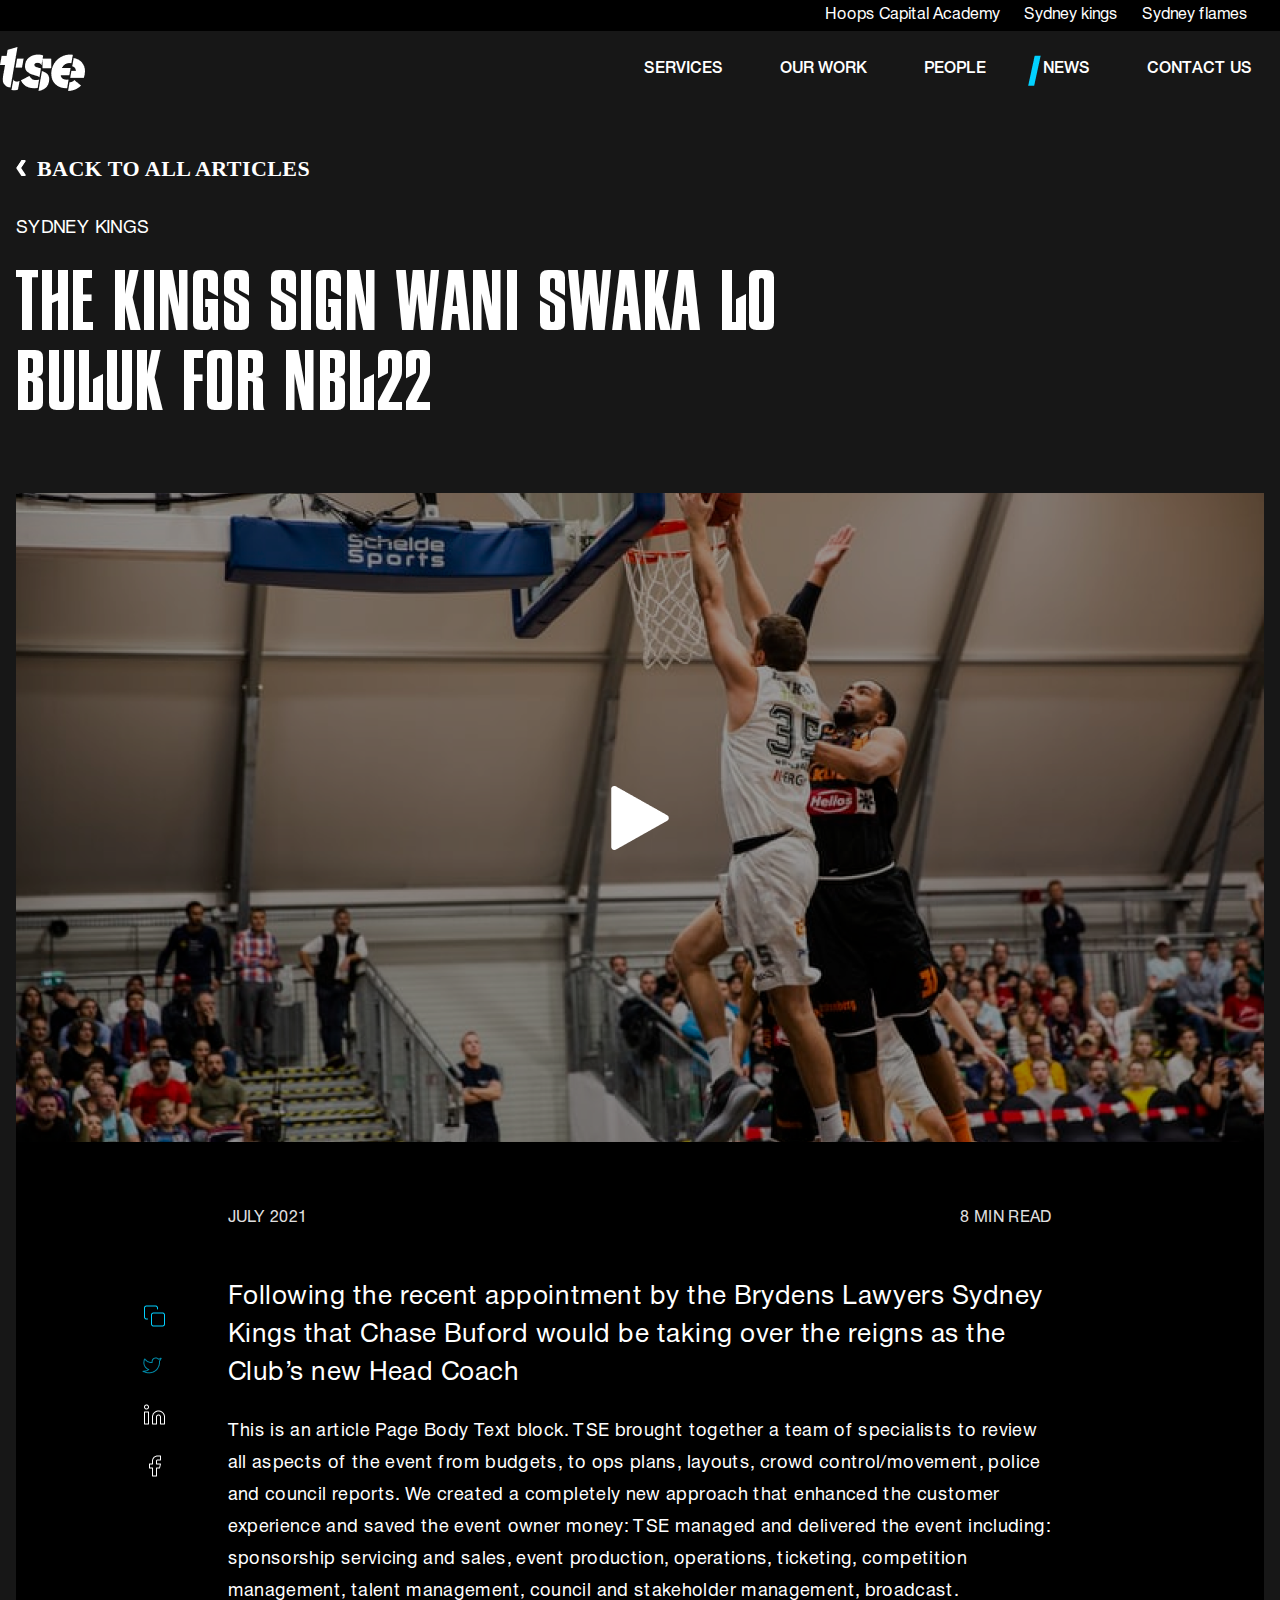
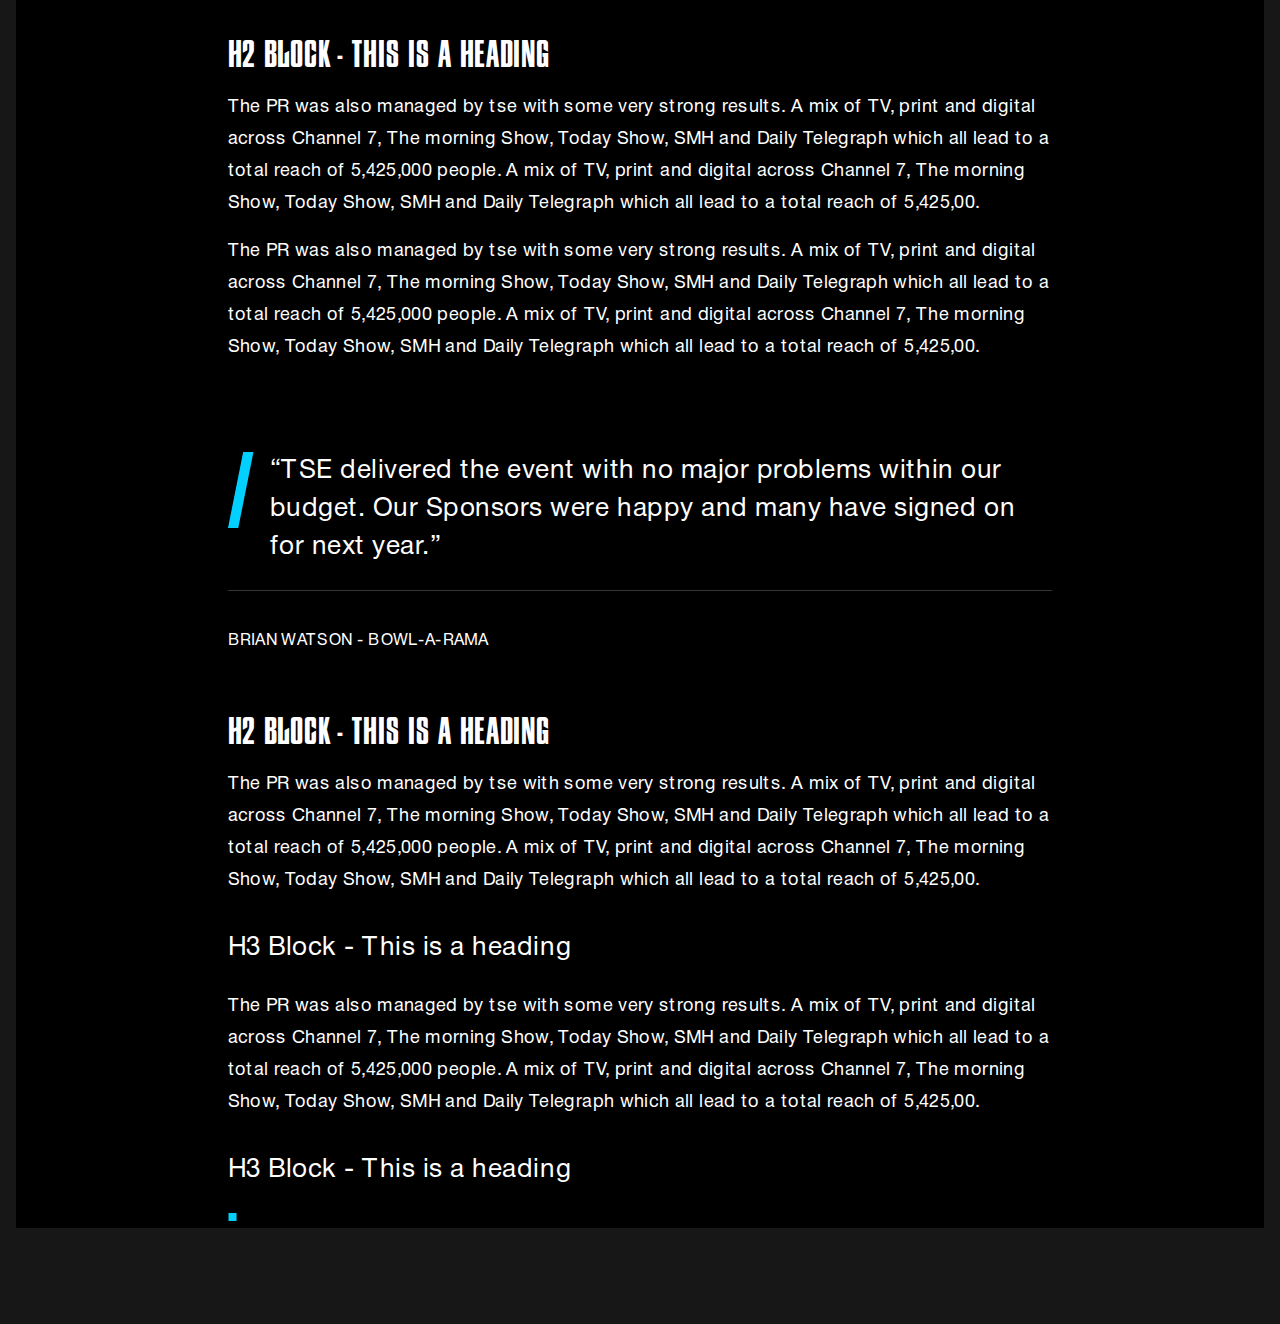
==== ARTICLE.html @ 70999ed7 "Start article page" ====
<!doctype html>
<html lang="en">
    <head>
        <meta charset="utf-8">
        <title>TSE</title>
        <link rel="stylesheet" href="package/swiper-bundle.min.css" />
        <link rel="stylesheet" href="fonts/HelveticaNeue/stylesheet.css">
        <link rel="stylesheet" href="fonts/FiorelloCGCondensed/stylesheet.css">
        <link rel="stylesheet" href="css/reset.css">
        <link rel="stylesheet" href="css/style.css">
        <meta name="viewport" content="width=device-width, initial-scale=1, minimum-scale=1, maximum-scale=1" />
    </head>
    <body>
        <section class="top-bar">
            <ul class="top-bar__items">
                <li><a href="#">Hoops Capital Academy</a></li>
                <li><a href="#">Sydney kings</a></li>
                <li><a href="#">Sydney flames</a></li>
            </ul>
        </section>
        <header class="header header-gray">
            <img src="img/Logo.png">
             <nav class="header__navbar">
                    <ul>
                        <li><a href="#" >Services</a></li>
                        <li><a href="#">OUR WORK</a></li>
                        <li><a href="#">People</a></li>
                        <li class="active"><a href="#">News</a></li>
                        <li><a href="#">Contact Us</a></li>
                    </ul>
         </header>
         <section class="article__content">
            <div class="article__content-center">
                <p class="article__middle-text"><a href="#"><img src="img/Vector13.png">BACK TO ALL ARTICLES</a></p>
                <p class="article__small-text">SYDNEY KINGS</p>
                <p class="article__title">the Kings sign Wani Swaka Lo Buluk for NBL22</p>
                <div class="article__video" style="background-image: url(img/RectangleV.png)">
                    <a href="#"><img src="img/Vector (14).png" class="article__video-play"></a>
                </div>
                <div class="case-study-detail__content-center-black">
                    <div class="article__icon">
                        <a href="#"><img src="img/copy.png"></a>
                        <a href="#"><img src="img/twitter (2).png"></a>
                        <a href="#"><img src="img/linkedin (2).png"></a>
                        <a href="#"><img src="img/facebook (2).png"></a>
                    </div>
                    <div class="case-study-detail__content-center-small">
                        <div class="article__text-date">
                            <p>JULY 2021</p>
                            <p>8 MIN READ</p>
                        </div>
                        <p class="article__text">Following the recent appointment by the Brydens Lawyers Sydney Kings that Chase Buford would be taking over the reigns as the Club’s new Head Coach</p>
                        <p class="case-study-detail__content-center-small__text">This is an article Page Body Text block. TSE brought together a team of specialists to review all aspects of the event from budgets, to ops plans, layouts, crowd control/movement, police and council reports. We created a completely new approach that enhanced the customer experience and saved the event owner money: TSE managed and delivered the event including: sponsorship servicing and sales, event production, operations, ticketing, competition management, talent management, council and stakeholder management, broadcast.</p>
                        <h2>H2 Block - THIS IS A HEADING</h2> 
                        <p class="case-study-detail__content-center-small__text">The PR was also managed by tse with some very strong results. A mix of TV, print and digital across Channel 7, The morning Show, Today Show, SMH and Daily Telegraph which all lead to a total reach of 5,425,000 people. A mix of TV, print and digital across Channel 7, The morning Show, Today Show, SMH and Daily Telegraph which all lead to a total reach of 5,425,00.</p>
                        <p class="case-study-detail__content-center-small__text">The PR was also managed by tse with some very strong results. A mix of TV, print and digital across Channel 7, The morning Show, Today Show, SMH and Daily Telegraph which all lead to a total reach of 5,425,000 people. A mix of TV, print and digital across Channel 7, The morning Show, Today Show, SMH and Daily Telegraph which all lead to a total reach of 5,425,00.</p>
                        <div class="case-study-detail__medium-text">
                            <img src="img/Slash Graphic3.png">
                            <p>“TSE delivered the event with no major problems within our budget. Our Sponsors were happy and many have signed on for next year.”</p>
                        </div>
                        <img src="img/Border.png">
                        <p class="case-study-detail__content-center-small__text-uppercase">BRIAN WATSON - BOWL-A-RAMA</p>
                        <h2>H2 Block - THIS IS A HEADING</h2>
                        <p class="case-study-detail__content-center-small__text">The PR was also managed by tse with some very strong results. A mix of TV, print and digital across Channel 7, The morning Show, Today Show, SMH and Daily Telegraph which all lead to a total reach of 5,425,000 people. A mix of TV, print and digital across Channel 7, The morning Show, Today Show, SMH and Daily Telegraph which all lead to a total reach of 5,425,00.</p> 
                        <p class="article__text">H3 Block - This is a heading</p>
                        <p class="case-study-detail__content-center-small__text">The PR was also managed by tse with some very strong results. A mix of TV, print and digital across Channel 7, The morning Show, Today Show, SMH and Daily Telegraph which all lead to a total reach of 5,425,000 people. A mix of TV, print and digital across Channel 7, The morning Show, Today Show, SMH and Daily Telegraph which all lead to a total reach of 5,425,00.</p> 
                        <p class="article__text">H3 Block - This is a heading</p>
                        <div class="article__list">
                            <p class="article__list-item"><img src="img/Rectangle 210.png">This is a bullet point</p>
                        </div>
                    </div>
                    
                </div>
            </div>
---- fonts/HelveticaNeue/stylesheet.css ----
@font-face {
    font-family: 'HelveticaNeueCyr';
    src: url('HelveticaNeueCyr-MediumItalic.woff2') format('woff2'),
        url('HelveticaNeueCyr-MediumItalic.woff') format('woff');
    font-weight: 500;
    font-style: italic;
    font-display: swap;
}

@font-face {
    font-family: 'HelveticaNeueCyr';
    src: url('HelveticaNeueCyr-Medium.woff2') format('woff2'),
        url('HelveticaNeueCyr-Medium.woff') format('woff');
    font-weight: 500;
    font-style: normal;
    font-display: swap;
}

@font-face {
    font-family: 'HelveticaNeueCyr';
    src: url('HelveticaNeueCyr-MediumItalic.woff2') format('woff2'),
        url('HelveticaNeueCyr-MediumItalic.woff') format('woff');
    font-weight: 500;
    font-style: italic;
    font-display: swap;
}

@font-face {
    font-family: 'HelveticaNeueCyr';
    src: url('HelveticaNeueCyr-BoldItalic.woff2') format('woff2'),
        url('HelveticaNeueCyr-BoldItalic.woff') format('woff');
    font-weight: bold;
    font-style: italic;
    font-display: swap;
}

@font-face {
    font-family: 'HelveticaNeueCyr';
    src: url('HelveticaNeueCyr-Roman.woff2') format('woff2'),
        url('HelveticaNeueCyr-Roman.woff') format('woff');
    font-weight: normal;
    font-style: normal;
    font-display: swap;
}

@font-face {
    font-family: 'HelveticaNeueCyr';
    src: url('HelveticaNeueCyr-Italic.woff2') format('woff2'),
        url('HelveticaNeueCyr-Italic.woff') format('woff');
    font-weight: normal;
    font-style: italic;
    font-display: swap;
}

@font-face {
    font-family: 'HelveticaNeueCyr';
    src: url('HelveticaNeueCyr-Bold.woff2') format('woff2'),
        url('HelveticaNeueCyr-Bold.woff') format('woff');
    font-weight: bold;
    font-style: normal;
    font-display: swap;
}

@font-face {
    font-family: 'HelveticaNeueCyr';
    src: url('HelveticaNeueCyr-Italic.woff2') format('woff2'),
        url('HelveticaNeueCyr-Italic.woff') format('woff');
    font-weight: normal;
    font-style: italic;
    font-display: swap;
}

@font-face {
    font-family: 'HelveticaNeueCyr';
    src: url('HelveticaNeueCyr-Medium.woff2') format('woff2'),
        url('HelveticaNeueCyr-Medium.woff') format('woff');
    font-weight: 500;
    font-style: normal;
    font-display: swap;
}

@font-face {
    font-family: 'HelveticaNeueCyr';
    src: url('HelveticaNeueCyr-Roman.woff2') format('woff2'),
        url('HelveticaNeueCyr-Roman.woff') format('woff');
    font-weight: normal;
    font-style: normal;
    font-display: swap;
}

@font-face {
    font-family: 'HelveticaNeueCyr';
    src: url('HelveticaNeueCyr-BoldItalic.woff2') format('woff2'),
        url('HelveticaNeueCyr-BoldItalic.woff') format('woff');
    font-weight: bold;
    font-style: italic;
    font-display: swap;
}

@font-face {
    font-family: 'HelveticaNeueCyr';
    src: url('HelveticaNeueCyr-Bold.woff2') format('woff2'),
        url('HelveticaNeueCyr-Bold.woff') format('woff');
    font-weight: bold;
    font-style: normal;
    font-display: swap;
}
---- fonts/FiorelloCGCondensed/stylesheet.css ----
@font-face {
    font-family: 'Fiorello CG Condensed';
    src: url('FiorelloCGCondensed.woff2') format('woff2'),
        url('FiorelloCGCondensed.woff') format('woff');
    font-weight: normal;
    font-style: normal;
    font-display: swap;
}
---- css/style.css ----
body{
    font-family: 'HelveticaNeueCyr';
}
.top-bar {
    background-color:#000000;
}
.top-bar__items {
    display: flex;
    justify-content: flex-end;
    gap: 24px;
    padding-top: 8px;
    padding-bottom: 8px;
    padding-right: 32px;
}
.top-bar__items a {
    color: #FFFFFF;

}
.header {
    display: flex;
    justify-content: space-between;
    align-items: center;
    height: 76px;
    margin-bottom: -76px;
}
.header__navbar {
    z-index: 2;
}
.header__navbar ul {
    display: flex;
    gap: 29px;
}
.header__navbar li {
    text-transform: uppercase;
    margin-right: 28px;
    position: relative;
   
}
.header__navbar a {
    color: #FFFFFF;
    font-weight: 500;
}
.header__navbar li.active::before {
    content: url('../img/Slash Graphic.png');
    color: #02D1FF;
    font-size: 30px;
    font-weight: bold;
    position: absolute;
    top: -7px;
    left: -15px;
}
.header-transparent img {
    z-index: 2;
    margin-left: 32px;
}
.preview__maim-img {
    
    height: 100%;
    width: 100%;
    position: absolute;
    object-fit: cover;
    
}
.preview {
    height: 900px;
    position: relative;
}
.previev__rectangle {
    width: 630px;
    height: 100%;
    background-color: #0F0E0E;
    clip-path: polygon(0% 0%, 100% 0%, 65% 100%, 0% 100%);
    position: absolute;
    
}
.preview__text {
    position: relative;
    width: 612px;
    padding-top: 257px;
    margin-left: 40px;
}
.preview__title {
    font-family: 'Fiorello CG Condensed';
    font-size: 80px;
    font-weight: 400;
    color: #FFFFFF;
    text-transform: uppercase;
   

}
.preview__watch-more  {
    font-size: 16px;
    text-transform: uppercase;
    font-weight: 500;
     margin-top: 64px;
}
.preview__watch-more a {
    color: #FFFFFF;
}
.preview__watch-more img {
    margin-left: 11px;
}

.preview__learn-more  {
   text-transform: uppercase;
    font-weight: 500;
    margin-top: 191px;
}
.preview__learn-more a {
    color: #F9F9F9;
}

.services-tab {
    background-color: #171717;
    display: flex;
    justify-content: center;
    flex-direction: column;
    align-items: center;
}
.content-center {
    max-width: 1248px;
    display: flex;
    align-items: center;
    justify-content: space-between;
    padding-top: 125px;
    padding-bottom: 128px;
    gap: 17vw;
}

.tab button.active::before {
    content: url('../img/Slash Graphic-2.png');
    position: absolute;
    top: -7px;
    left: -35px;
}
/* Стиль табуляции */
.tab {
    width: 417px;
    padding-left: 37px;
}
/* Стиль кнопок внутри вкладок */
.tab button {
    font-family:'Fiorello CG Condensed' ;
    font-weight: 400;
    font-size: 56px;
    text-transform: uppercase;
     display: block;
    background-color: inherit;
    color: #FFFFFF;
    width: 100%;
    border: none;
    outline: none;
    text-align: left;
    cursor: pointer;
    transition: 0.3s;
    position: relative;
}
    
/* Изменение цвета фона кнопок при наведении курсора мыши */
.tab button:hover {
    /* background-color: #ddd; */
}
/* Создание класса активной/текущей "вкладки кнопки" */
.tab button.active {
     /* background-color: #ccc; */
}
/* Стиль содержимого вкладки */
.tabcontent {
    display: none;
    color: #FFFFFF;
    padding: 0px 12px;
    position: relative;
    border-left: none;
    min-height: 610px;
    align-items: center;
}
.tabcontent p {
    max-width: 580px;
    position: relative;
    font-family:'HelveticaNeueCyr';
    font-weight: 500;
    font-size: 40px;
}
.services-tab__rectangle {
    position: absolute;
    display: flex;
}
.services-tab__rectangle-left {
    width: 243px;
    height: 518.45px;
    margin-top: 98px;
    margin-right: -43px;
    clip-path: polygon(30% 10%, 100% 0%, 70% 90%, 0% 100%);
}
.services-tab__rectangle-right {
    width: 243px;
    height: 518.45px;
    clip-path: polygon(30% 10%, 100% 0%, 70% 90%, 0% 100%);
}
.services-tab__wrapper {
    display: flex;
    gap: 133.5px;
    flex-wrap: wrap;
}
.services-tab__wrapper-column {
    width: 327px;
}
.services-tab__wrapper-column h2 {
    font-family:'Fiorello CG Condensed';
    font-weight: 400;
    font-size: 36px;
    color: #F9F9F9;
    padding-bottom: 20px;
}
.services-tab__wrapper-column p{
    font-family:'HelveticaNeueCyr';
    color: #FFFFFF;
    font-weight: 400;
    font-size: 18px;
    line-height: 32px;
}
.big-title { 
    background-color: #171717;
    display: flex;
    flex-direction: column;
    align-items: center;
    overflow-x: hidden;
    
}
.big-title__main {
    display: flex;
    gap: 2vw;
    padding-top: 128px;
    padding-bottom: 48px;
}
.big-title h1 {
    font-family: 'Fiorello CG Condensed';
    font-weight: 400;
    font-size: 140px;
    line-height: 140px;
    text-transform: uppercase;
}
.big-title__white-title {
    color: #F9F9F9;
    min-width: 521px;
}
.big-title__black-title {
    color: #0F0E0E;
    min-width: 521px;

}
.big-title__text {
    max-width: 825px;
    font-family: 'HelveticaNeueCyr';
    font-weight: 500;
    font-size: 36px;
    line-height: 48px;
    color: #F9F9F9;
  
}
.big-title__content-center {
    width: 1248px;
    position: relative;
    
}
.big-title__black-title-main {
    display: flex;
    position: absolute;
    left: 521px;
}

.sliders {
    background-color: #171717;
    display: flex;
    justify-content: center;
   
}
.sliders__content-center {
    width: 1248px;
    padding-bottom: 128px;
    /* position: relative; */
   

}
.sliders__main {
    position: relative;
   
    padding-top: 64px;
    padding-bottom: 64px;
}

.sliders__content-center img {
    position: absolute;

}
.sliders__rectangle {
    width: 770px;
    height: 645px;
    display: flex;
    align-items: center;
    background: linear-gradient(129.07deg, rgba(30, 224, 251, 0.8) 18.88%, rgba(237, 22, 227, 0.8) 92.67%);
    clip-path: polygon(0% 0%, 100% 0%, 83% 100%, 0% 100%);
}
.sliders__rectangle-text {
   
    padding-left: 80px;
}
.sliders__rectangle-title {
    max-width: 484px;
    font-family: 'Fiorello CG Condensed';
    font-weight: 400;
    font-size: 56px;
    line-height: 56px;
    text-transform: uppercase;
    color: #FFFFFF;
    

}
.sliders__rectangle-watch-more  {
    font-family: 'HelveticaNeueCyr';
    font-weight: 500;
    font-size: 16px;
    line-height: 24px;
    text-transform: uppercase;
    
    padding-top: 32px;
   

}
.sliders__rectangle-watch-more a{
    color: #FFFFFF;
}
.sliders__rectangle-watch-more img {
    margin-left: 11px;
}
.sliders__text {
    max-width: 825px;
    font-family: 'HelveticaNeueCyr';
    font-weight: 500;
    font-size: 36px;
    line-height: 48px;
    color: #F9F9F9;
    padding-bottom: 64px;
    padding-top: 64px;
    
}
.sliders__rectangle-black{
    background: rgba(0, 0, 0, 0.8);
}
.sliders__wrapper {
    display: flex;
    flex-wrap: wrap;
    gap: 32px;
    padding-top: 64px;
    padding-bottom: 40px;
}
/* .sliders__wrapper img {
    height: 100%;
} */
.sliders__wrapper-item {
    width: 608px; 
    height: 524px;
    display: flex;
    align-items: center;
    justify-content: center;
    position: relative;
} 
.sliders__wrapper-rectangle {
    width: 136.15px;
height: 198.76px;
background: linear-gradient(129.07deg, #1EE0FB 18.88%, #ED16E3 92.67%);
clip-path: polygon(30% 0%, 100% 0%, 70% 100%, 0% 100%);
opacity: 0.7;
}
.sliders__rectangle-and-title p {
    position: absolute;
    font-family: 'Fiorello CG Condensed';
font-weight: 400;
font-size: 56px;
letter-spacing: 0.02em;
text-transform: uppercase;
top: 64px;

color: #FFFFFF;
}
.sliders__transparent {
    width: 608px; 
    height: 524px;
    background-color: #000000;
    opacity: 0.7;
}
.sliders__rectangle-and-title {
    position: absolute;
    Width: 350px;
    height: 198.76px;
    display: flex;
    justify-content: center;
}
.sliders__wrapper-item-mini {
    width: 394px;
    height: 316px;
} 
.contact-us {
    background-color: #02D1FF;
    display: flex;
    justify-content: space-around;
    align-items: center;

}
.contact-us__title {
    font-family: 'Fiorello CG Condensed';
    font-weight: 400;
    font-size: 40px;
    line-height: 40px;
    text-align: center;
    letter-spacing: 0.02em;
    text-transform: uppercase;
    color: #000000;
    padding-bottom: 60px;
    padding-top: 60px;

}
.contact-us__button {
    font-family: 'HelveticaNeueCyr';
    font-weight: 500;
    font-size: 16px;
    line-height: 24px;
    letter-spacing: 0.02em;
    text-transform: uppercase;
    color: #FFFFFF;
    background-color: #000000;
    padding-top: 12px;
    padding-bottom: 12px;
    padding-left: 24px;
    padding-right: 24px;

}
.news {
    background-color: #171717;
    display: flex;
    justify-content: center;
}
.news__content-center {
    width: 1248px;
    padding-top: 128px;
    position: relative;

}
.news h1 {
    font-family: 'Fiorello CG Condensed';
    font-weight: 400;
    font-size: 140px;
    line-height: 140px;
    text-transform: uppercase;
    color: #FFFFFF;
}
.black-rectangle-sliders {
    position: absolute;
    right: 0;

}
.sliders__black-rectangle {
    width: 636px;
    height: 646px;
    display: flex;
    flex-direction: column;
    background: #000000;
    clip-path: polygon(0% 0%, 100% 0%, 83% 100%, 0% 100%);
}
.sliders__rectangle-category {
    font-family: 'HelveticaNeueCyr';
    font-weight: 500;
    font-size: 16px;
    line-height: 24px;
    letter-spacing: 0.02em;
    text-transform: uppercase;
    color: #FFFFFF;
    padding-left: 40px;
    padding-top: 24px;
    padding-bottom: 109px;

}
.sliders__rectangle-main-text {
    max-width: 460px;
    font-family: 'HelveticaNeueCyr';
    font-weight: 400;
    font-size: 18px;
    line-height: 32px;

    letter-spacing: 0.02em;

    color: #FFFFFF;

}
.black-rectangle-sliders-text {
    padding-left: 40px;
    
}
.main-text-width {
    width: 825px;
}
.small-text {
    font-family: 'HelveticaNeueCyr';
    
    font-weight: 400;
    font-size: 18px;
    line-height: 32px;
   

    letter-spacing: 0.02em;

  
    color: #E0E0E0;
}
.wrapper-logo {
    display: flex;
    gap: 148px;
  
    flex-wrap: wrap;
    padding-bottom: 128px;
}
.wrapper-logo-item {
    width: ;
}
.contact-us__tittle-and-text {
    display: flex;
    align-items: center;
}
.contact-us__text {
    font-family: 'HelveticaNeueCyr';
    font-weight: 400;
    font-size: 26px;
    line-height: 38px;
    text-align: center;
    letter-spacing: 0.02em;
    color: #000000;
    margin-left: 32px;
}
.contact-us__content-center {
    width: 1248px;
    display: flex;
    justify-content: space-between;
    align-items: center;
}
.footer {
    background-color: #000000;
   
    padding-top: 64px;
    display: flex;
    justify-content: center;
}
.footer__content-center {
    width: 1248px;
    /* display: flex;
    justify-content: space-between;
    margin: auto;
    padding-bottom: 128px; */
}
.footer__main {
    display: flex;
    width: 719px;
    justify-content: space-between;
    
}
.footer__navbar ul {
    display: flex;
    flex-direction: column;
}
.footer__main a {
    font-family: 'HelveticaNeueCyr';
    font-weight: 500;
    font-size: 16px;
    line-height: 30px;
    letter-spacing: 0.02em;
    text-transform: uppercase;
    color: #FFFFFF;
    line-height: 40px;

}
.footer__social-media img {
    margin-right: 12px;
}
.footer__links-elem img {
    margin-left: 13px;
}
.footer__copyrght {
    font-family: 'HelveticaNeueCyr';
    font-weight: 400;
    font-size: 16px;
    line-height: 30px;
    letter-spacing: 0.01em;
    color: rgba(255, 255, 255, 0.6);
    padding-bottom: 64px;
    padding-top: 64px;

}
.footer__logo-and-menu {
    display: flex;
    justify-content: space-between;
    margin: auto;
    padding-bottom: 128px;
}
.swiper-button-next, .swiper-button-prev {
    width: 62px;
    height: 62px;
    
}
.swiper-button-next {
    background-color:#02D1FF;
    color: #FFFFFF;
}
.swiper-button-prev {
    background-color: #FFFFFF;
    color: #878A8B;

}
.swiper-button-next, .swiper-rtl .swiper-button-prev {
    right: 0;
}
.swiper-button-prev, .swiper-rtl .swiper-button-next {
    left: auto;
    right: 62px;
}
.swiper-button-next, .swiper-button-prev {
    position: absolute;
    top: 86.5%;
}
.swiper-rtl .swiper-button-prev:after {
    content: 'img/Vector (10).png';
}
.swiper-button-next:after, .swiper-button-prev:after {
    font-size: 16px;
}
.swiper-button-next:after, .swiper-rtl .swiper-button-prev:after {
    content: url('../img/Vector (10).png');
}
.swiper-button-prev:after, .swiper-rtl .swiper-button-next:after {
    content: 'prev';
content: url('../img/Vector (12).png');
}



.header-black{
    background-color: #000000;
    margin-bottom: 0;
}
.preview-service-listing {
    height: 588px;
}
.preview__text-service-listing {
    padding-top: 165px;
}
.previev__rectangle-service-listing {
    clip-path: polygon(0% 0%, 90% 0%, 65% 100%, 0% 100%);
}
.service-listing-text-block__text {
    width: 825px;
}
.service-listing-text-block {
    display: flex;
    justify-content: center;
    background-color: #171717;
    padding-top: 128px;
    padding-bottom: 124px;
}
.service-listing-text-block__text-big {
    font-family: 'HelveticaNeueCyr';
    font-weight: 500;
    font-size: 36px;
    line-height: 48px;
    letter-spacing: 0.02em;
    color: #FFFFFF;
}
.service-listing-text-block__text-small {
    font-family: 'HelveticaNeueCyr';
    font-weight: 400;
    font-size: 18px;
    line-height: 32px;
    letter-spacing: 0.02em;
    color: #FFFFFF;
    padding-top: 24px;
}
.service-listing__rectangle {
    /* position: absolute; */
    display: flex;
}
.service-listing__rectangle-left {
    width: 183px;
    height: 348px;
    margin-top: 70px;
    margin-right: -33px;
    /* clip-path: polygon(30% 10%, 100% 0%, 70% 90%, 0% 100%); */
}
.service-listing__rectangle-right {
    width: 183px;
    height: 348px;
    /* clip-path: polygon(30% 10%, 100% 0%, 70% 90%, 0% 100%); */
}
.service-listing__services {
    background-color: #171717;
    display: flex;
    justify-content: center;
}
.service-listing__content-center {
    width: 1248px;
}
.service-listing__services-elem {
    display: flex;
    align-items: center;
    justify-content: space-evenly;
    padding-bottom: 105px;
}
.service-listing__text {
    max-width: 720px;
}
.service-listing__text-title {
    font-family: 'Fiorello CG Condensed';
    font-weight: 400;
    font-size: 56px;
    line-height: 56px;
    letter-spacing: 0.02em;
    text-transform: uppercase;
    color: #FFFFFF;
    
}
.service-listing__text-main {
    font-family: 'HelveticaNeueCyr';
    font-weight: 400;
    font-size: 18px;
    line-height: 32px;
    letter-spacing: 0.02em;
    color: #FFFFFF;
    padding-bottom: 32px;
    padding-top: 32px;
}
.service-listing__text-watch-more a {
    font-family: 'HelveticaNeueCyr';
    font-weight: 500;
    font-size: 16px;
    line-height: 24px;
    letter-spacing: 0.02em;
    text-transform: uppercase;
    color: #FFFFFF;
}

.service-detail__wrapper-block {
    background-color: #000000;
    display: flex;
    justify-content: center;
}
.service-detail__preview-text {
    font-family: 'HelveticaNeueCyr';
font-weight: 400;
font-size: 18px;
line-height: 32px;
letter-spacing: 0.02em;
color: #FFFFFF;
width: 395px;
margin-top: 32px;
}
.service-detail__content-center {
    width: 1248px;
    padding-top: 123px;
    padding-bottom: 111px;
}
.service-detail__wrapper-block-title {
    font-family: 'Fiorello CG Condensed';
    font-weight: 400;
    font-size: 40px;
    line-height: 40px;
    
    letter-spacing: 0.02em;
    text-transform: uppercase;
    color: #F9F9F9;

}
.service-detail__wrapper-block-title img  {
    margin-right: 10px;
    vertical-align: 0;
}
.service-detail__wrapper-block-text {
    font-family: 'HelveticaNeueCyr';
    font-weight: 400;
    font-size: 18px;
    line-height: 32px;
    letter-spacing: 0.02em;
    color: #FFFFFF;
    margin-top: 16px;
    margin-bottom: 100px;

}
.service-detail__wrapper {
    display: flex;
    gap: 96px;
    flex-wrap: wrap;
}
.service-detail__wrapper-column {
    width: 352px;
}
.service-detail__wrapper h2 {
    text-transform: uppercase;
}
.service-detail__big-title-white-title {
    min-width: 556px;
}
.service-detail__big-title-black-title {
    min-width: 556px;
}
.service-detail__big-title-black-title-main {
    left: 556px;
}
.service-detail__big-title {
    padding-bottom: 0;
}
.header-gray{
    background-color:  #171717;;
    margin-bottom: 0;
}
.case-studies__content {
    background-color: #171717;
    display: flex;
    justify-content: center;
}
.case-studies__content-center {
    width: 1248px;
}
.case-studies__title {
    font-family: 'Fiorello CG Condensed';
    font-weight: 400;
    font-size: 80px;
    line-height: 80px;letter-spacing: 0.02em;
    text-transform: uppercase;
    color: #FFFFFF;
    padding-top: 93px;
}
.case-studies__text {
    font-family: 'HelveticaNeueCyr';
    font-weight: 400;
    font-size: 18px;
    line-height: 32px;
    letter-spacing: 0.02em;
    color: #FFFFFF;
    width: 825px;
    margin-top: 16px;
}
.case-studies__content-center img {
    position: absolute;
}
.case-studies__content-center .sliders__rectangle-watch-more {
    
    padding-bottom: 96px;
}
.Our-Ethos {
    background-color: #000000;
    display: flex;
    justify-content: center;
}
.Our-Ethos__content-center {
    width: 1248px;
    
}
.Our-Ethos__small-text {
    font-family: 'HelveticaNeueCyr';
    font-weight: 400;
    font-size: 16px;
    line-height: 24px;
    letter-spacing: 0.02em;
    color: #E0E0E0;
    padding-top: 64px;
    padding-bottom: 24px;
}
.Our-Ethos__text {
    font-family: 'HelveticaNeueCyr';
font-weight: 400;
font-size: 26px;
line-height: 38px;
letter-spacing: 0.02em;
color: #FFFFFF;
padding-bottom: 64px;
}

.case-study-detail__preview {
    height: 100%;
}
.case-study-detail__preview-text {
    height: 704px;
    padding-top: 241px;
}
.case-study-detail__content {
    background-color:  #171717;
    display: flex;
    justify-content: center;
}
.case-study-detail__content-center{
    width: 1248px;
}
.case-study-detail__small-title{
    padding-top: 64px;
    padding-bottom: 30px;
    font-family: 'HelveticaNeueCyr';
    font-weight: 500;
    font-size: 36px;
    line-height: 48px;
    letter-spacing: 0.02em;
    color: #FFFFFF;
}
.case-study-detail__content-center .case-studies__text{
    padding-bottom: 64px;
}

.case-study-detail__content-center img {
    position: absolute;
}
.case-study-detail__content-center .sliders__main {
    padding-bottom: 0;

}
.case-study-detail__content-center .swiper-button-next,.swiper-button-prev {
    position: absolute;
    top: 94.5%;
}
.case-study-detail__content-center-black {
    background-color: #000000;
    width: 1248px;
    display: flex;
    justify-content: center;
    margin-bottom: 96px;
}
.case-study-detail__title {
    font-family: 'Fiorello CG Condensed';
    font-weight: 400;
    font-size: 56px;
    line-height: 56px;
    letter-spacing: 0.02em;
    text-transform: uppercase;
    color: #FFFFFF;
    padding-top: 64px;
    padding-bottom: 64px;
}
.case-study-detail__content-center-small {
    width: 825px;
    
}
.case-study-detail__content-center-small .services-tab__wrapper-column {
    width: 248px;
}
.case-study-detail__content-center-small .services-tab__wrapper-column h2 {
    text-transform: uppercase;
}
.case-study-detail__content-center-small .services-tab__wrapper {
    gap: 40px;
    padding-top: 40px;
    padding-bottom: 40px;
}
.case-study-detail__content-center-small__text {
    font-family: 'HelveticaNeueCyr';
    font-weight: 400;
    font-size: 18px;
    line-height: 32px;
    letter-spacing: 0.02em;
    color: #FFFFFF;
    padding-bottom: 16px;
}
.case-study-detail__content-center-small__text1 {
    padding-top: 64px;
}
.case-study-detail__content-center-small h2 {
    font-family: 'Fiorello CG Condensed';
    font-weight: 400;
    font-size: 36px;
    line-height: 36px;
    letter-spacing: 0.02em;
    text-transform: uppercase;
    color: #FFFFFF;
    padding-top: 16px;
    padding-bottom: 16px;

}
.case-study-detail__medium-text p {
    font-family: 'HelveticaNeueCyr';
    font-weight: 400;
    font-size: 26px;
    line-height: 38px;
    letter-spacing: 0.02em;
    color: #FFFFFF;
}
.case-study-detail__medium-text img {
    position: static;
    margin-right: 16px;
}
.case-study-detail__medium-text {
    display: flex;
    align-items: flex-start;
    padding-top: 72px;
    padding-bottom: 24px;
}
.case-study-detail__content-center-small__text-uppercase {
    font-family: 'HelveticaNeueCyr';
    font-weight: 400;
    font-size: 16px;
    line-height: 24px;
    letter-spacing: 0.02em;
    color: #FFFFFF;
    text-transform: uppercase;
    padding-bottom: 96px;
    padding-top: 24px;
}
.article__middle-text a {
    font-family: 'Barlow Semi Condensed';
    font-weight: 700;
    font-size: 22px;
    line-height: 24px;
    letter-spacing: 0.02em;
    text-transform: uppercase;
    color: #FFFFFF;
  
}
.article__middle-text {
    padding-top: 50px;
    padding-bottom: 32px;
 
}
.article__middle-text img {
    margin-right: 11px;
    /* position: static; */
    vertical-align: baseline;
}
.article__small-text {
    font-family: 'HelveticaNeueCyr';
    font-weight: 400;
    font-size: 18px;
    line-height: 32px;
    letter-spacing: 0.02em;
    color: #FFFFFF;
    text-transform: uppercase;
    padding-bottom: 24px;

}
.article__title {
    font-family: 'Fiorello CG Condensed';
    font-weight: 400;
    font-size: 80px;
    line-height: 80px;
    letter-spacing: 0.02em;
    text-transform: uppercase;
    color: #FFFFFF;
    width: 825px;
    padding-bottom: 64px;
}
.article__content {
    background-color: #171717;
    display: flex;
    justify-content: center;
}
.article__content-center {
        width: 1248px;
}

.article__video {
   height: 649px;
   display: flex;
    justify-content: center;
    align-items: center;
}
.article__video-play img{
    position: absolute;
}
.article__text-date {
    display: flex;
    justify-content: space-between;
    margin-top: 64px;
    margin-bottom: 48px;
}
.article__text-date p {
    font-family: 'HelveticaNeueCyr';
    font-weight: 400;
    font-size: 16px;
    line-height: 24px;
    letter-spacing: 0.02em;
    color: #E0E0E0;
    text-transform: uppercase;
}
.article__icon {
    display: flex;
    flex-direction: column;
    position: absolute;
    left: 125.5px;
    top: 162px;
    gap: 27px;
}
.article__content-center .case-study-detail__content-center-black {
    position: relative;
}
.article__text {
    font-family: 'HelveticaNeueCyr';
    font-weight: 400;
    font-size: 26px;
    line-height: 38px;
    letter-spacing: 0.02em;
    color: #FFFFFF;
    margin-bottom: 24px;
    margin-top: 16px;
}
.article__content-center .case-study-detail__content-center-small__text-uppercase {
    padding-bottom: 48px;
}
.article__list-item p {
    font-family: 'HelveticaNeueCyr';
    font-weight: 400;
    font-size: 18px;
    line-height: 32px;
    letter-spacing: 0.01em;
    color: #FFFFFF;
}
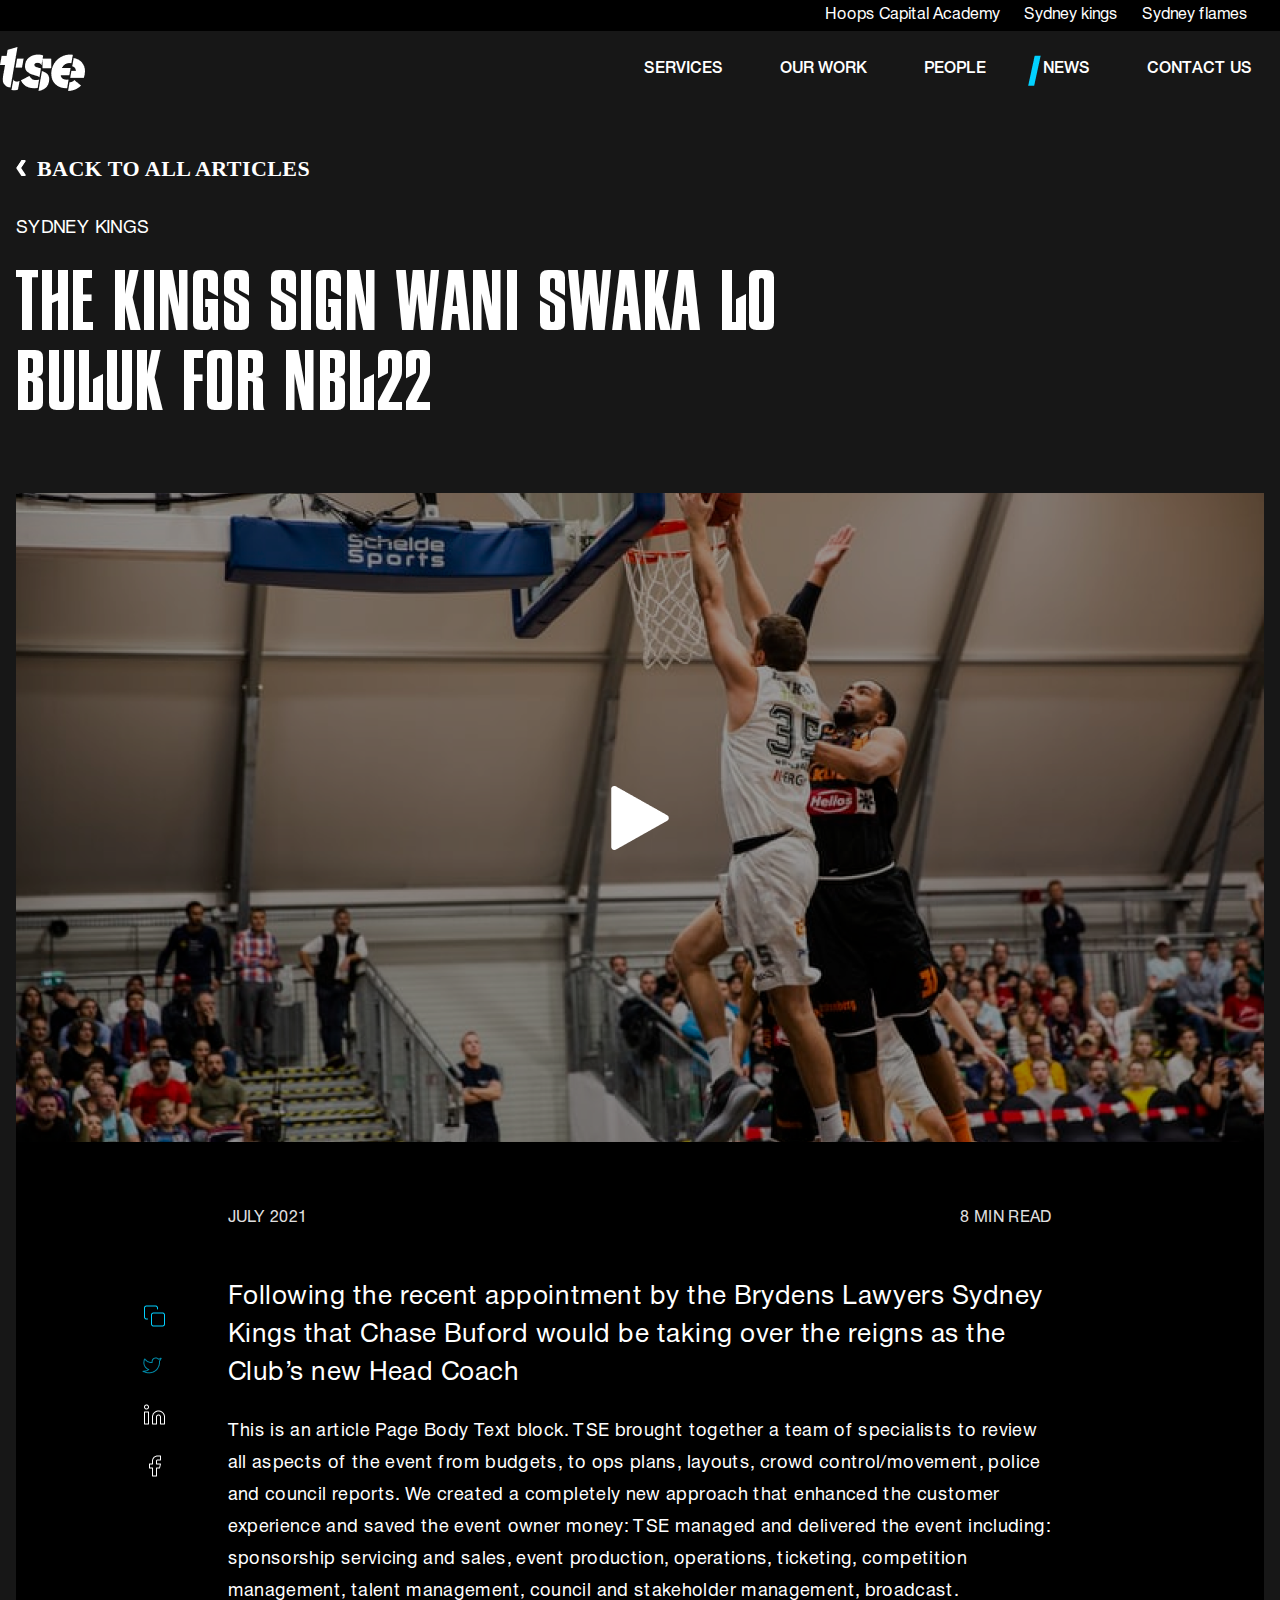
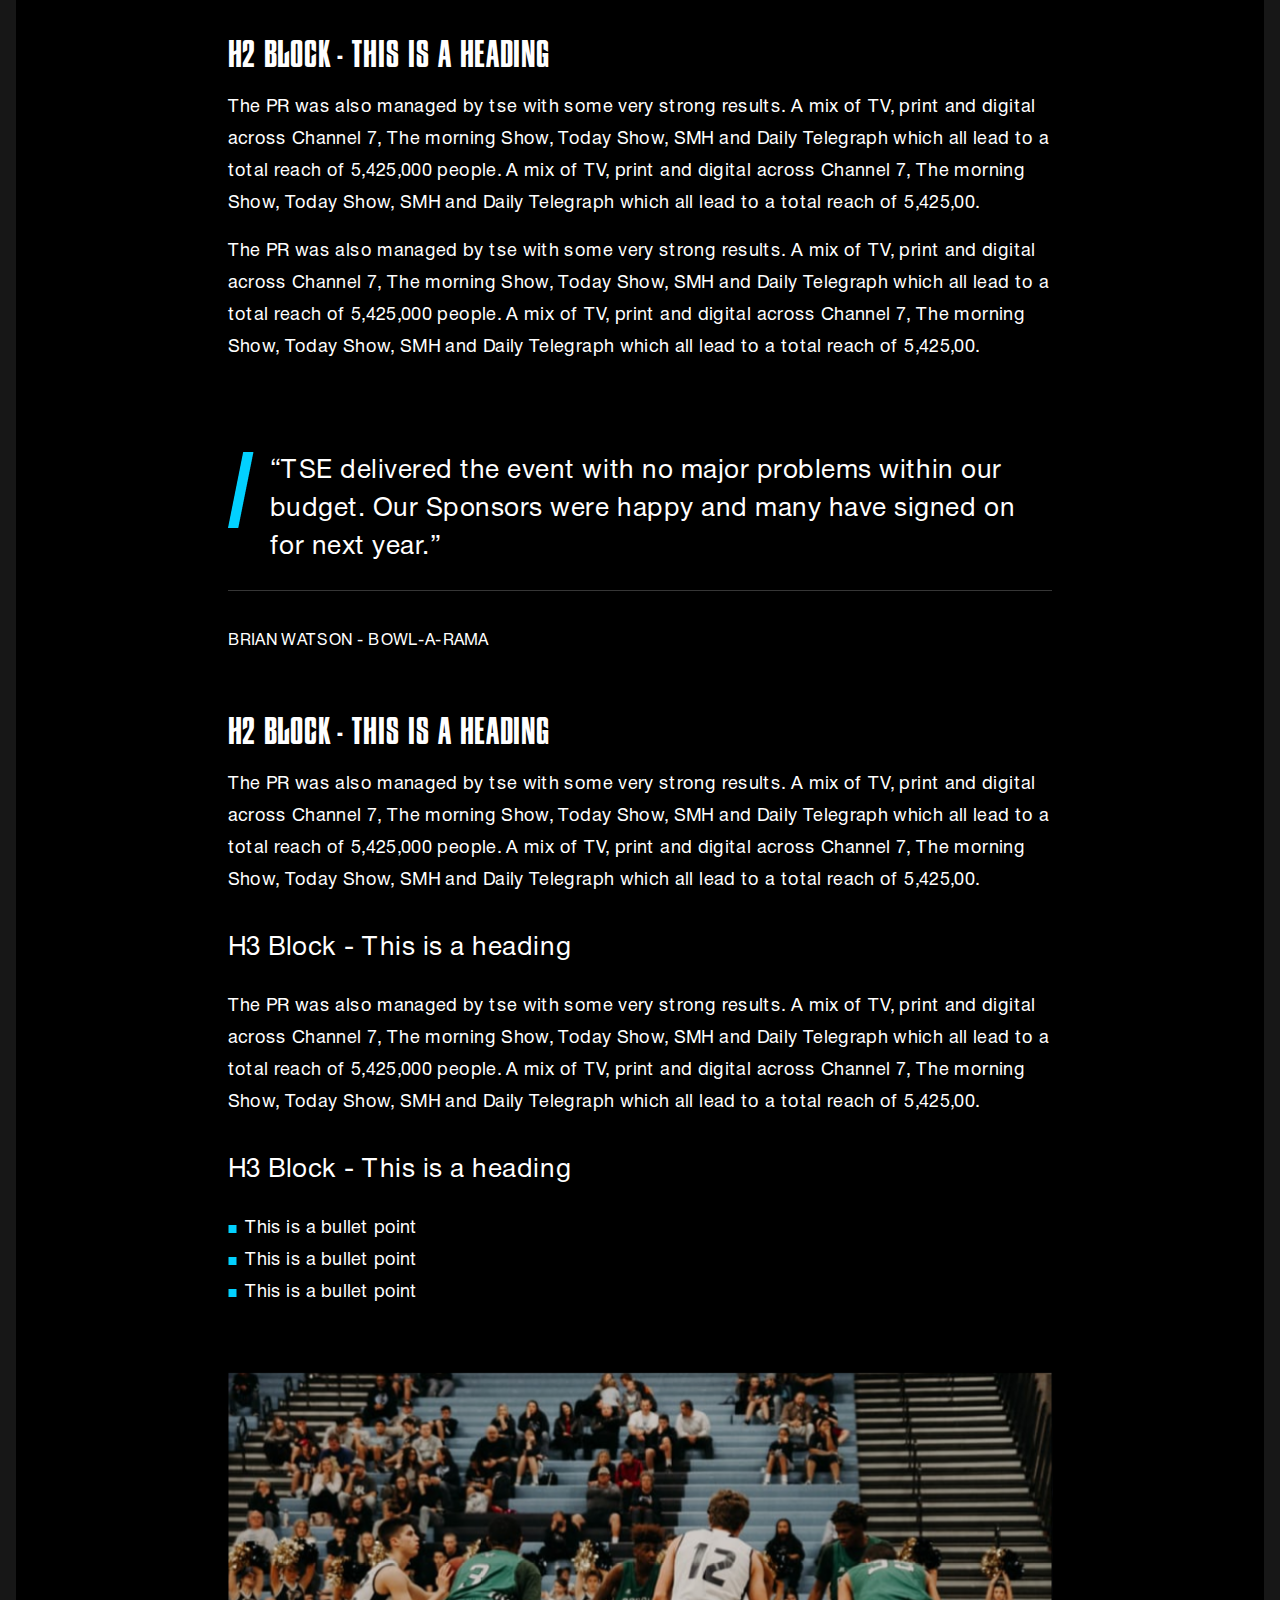
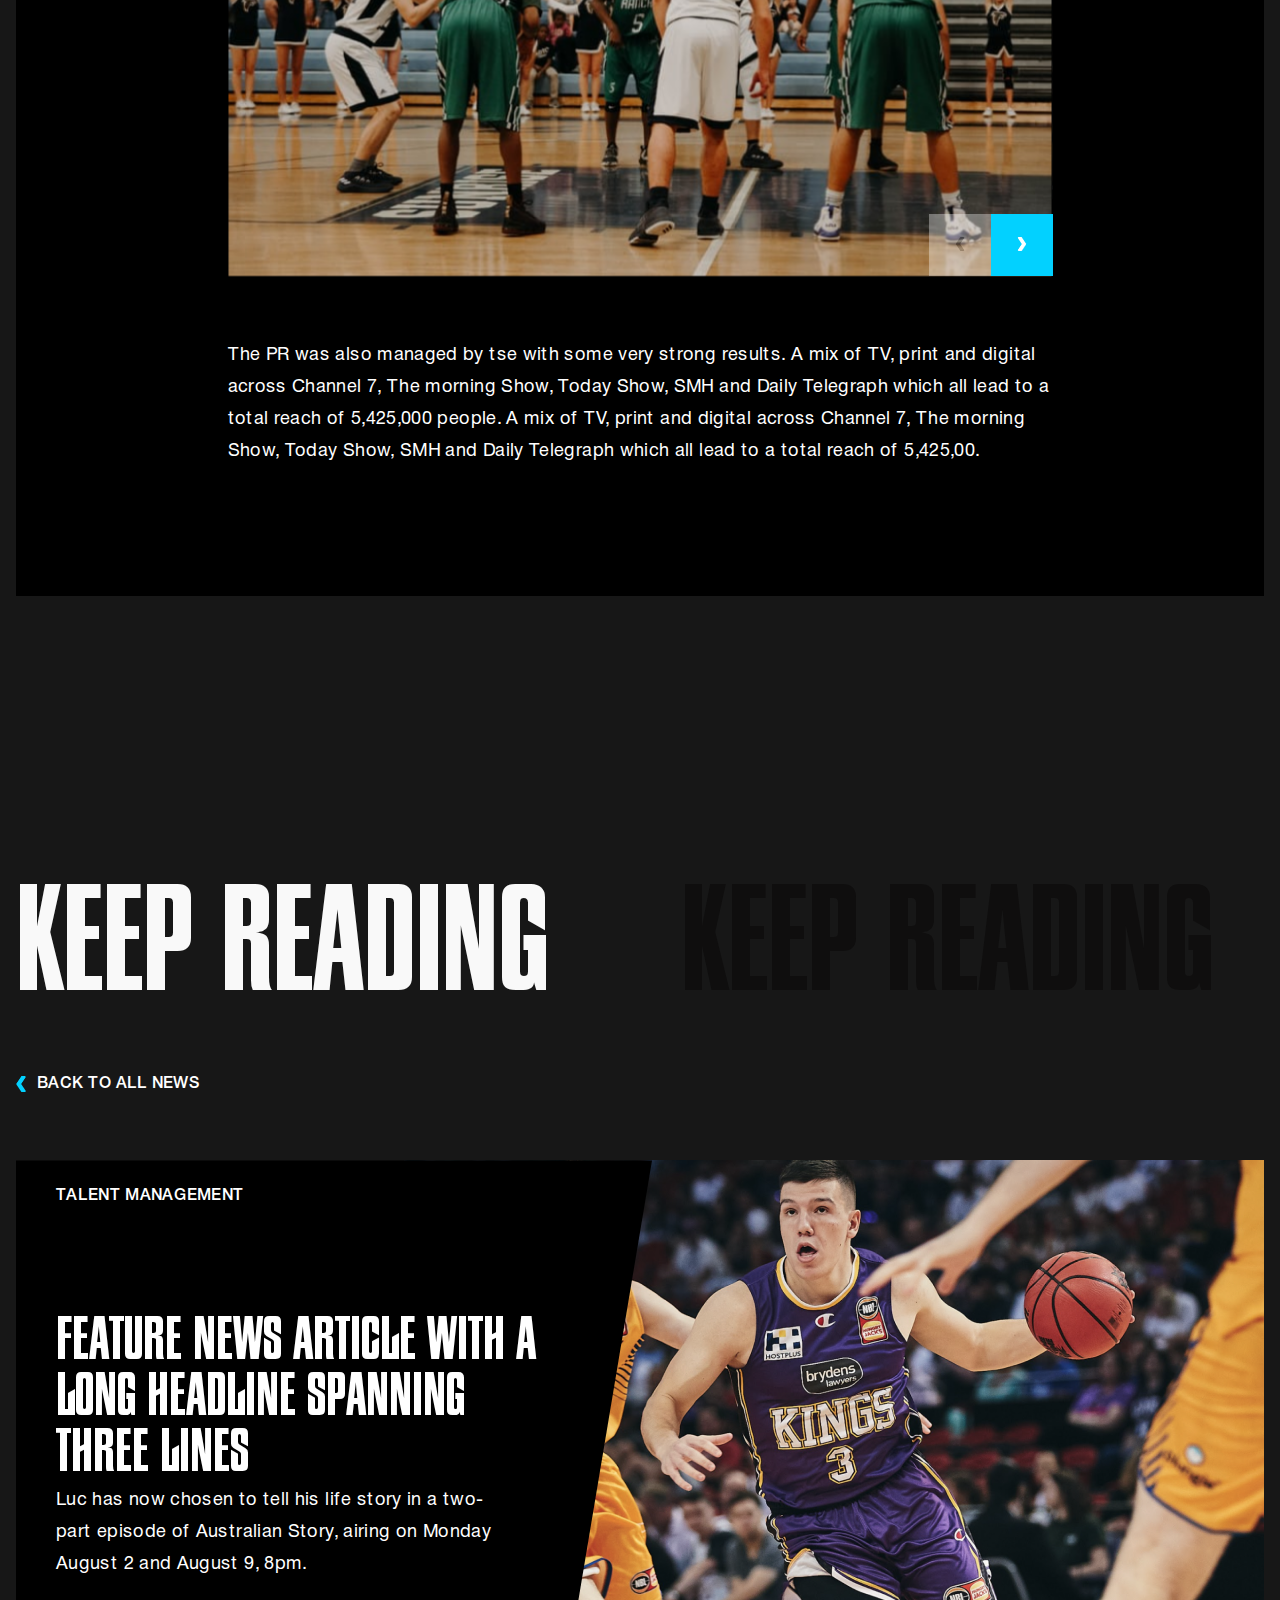
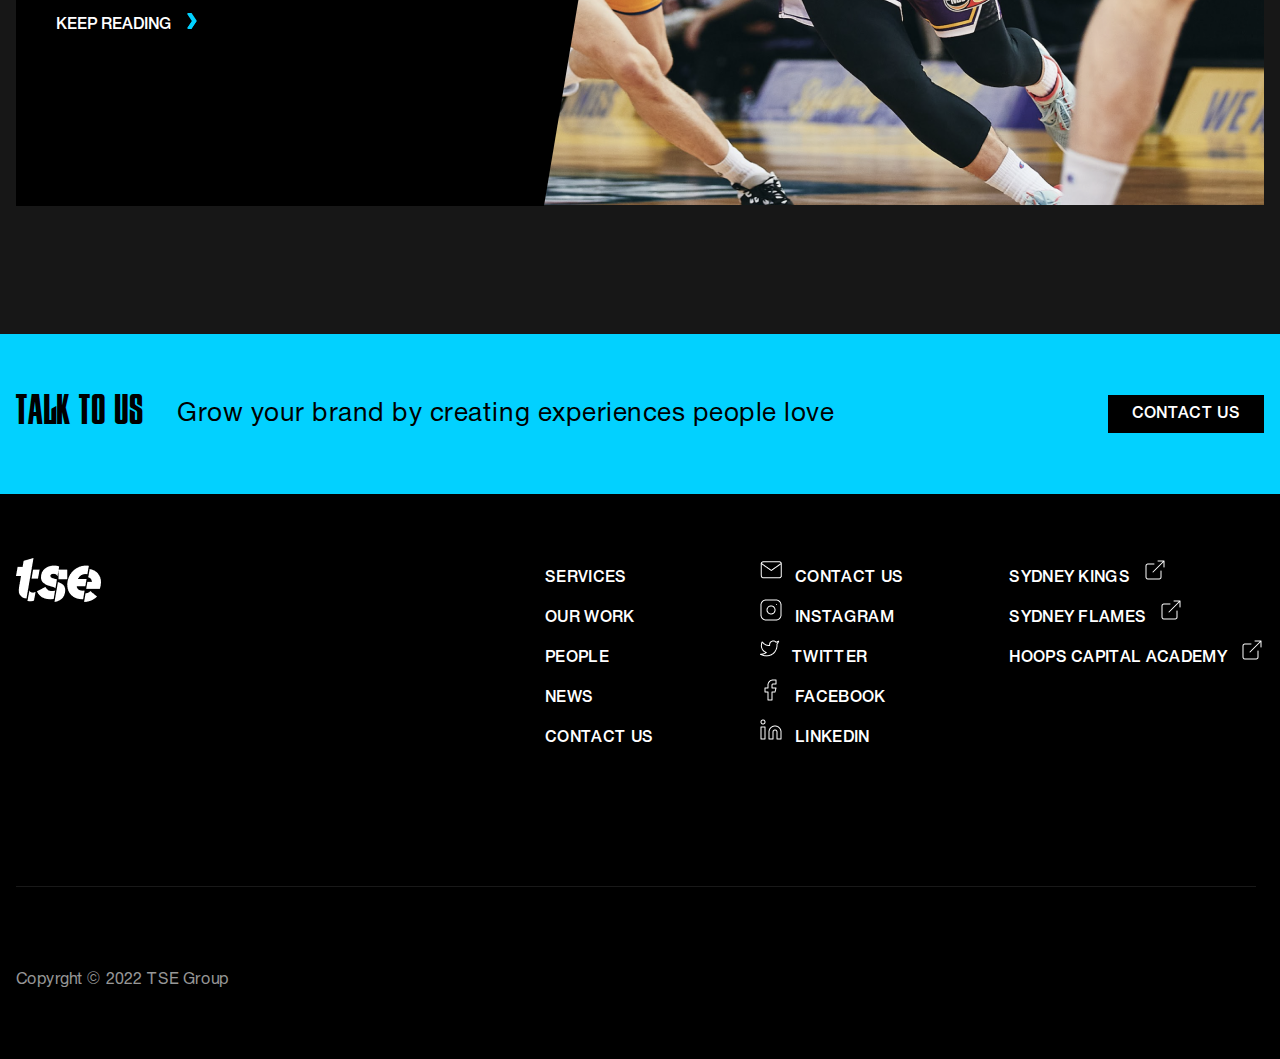
==== commit b472f5ac: "Start people page" ====
--- a/ARTICLE.html
+++ b/ARTICLE.html
@@ -67,8 +67,102 @@
                         <p class="article__text">H3 Block - This is a heading</p>
                         <div class="article__list">
                             <p class="article__list-item"><img src="img/Rectangle 210.png">This is a bullet point</p>
+                            <p class="article__list-item"><img src="img/Rectangle 210.png">This is a bullet point</p>
+                            <p class="article__list-item"><img src="img/Rectangle 210.png">This is a bullet point</p>
                         </div>
+                        
+                        <div class="swiper mySwiper">
+                            <div class="swiper-wrapper">
+                                <div class="swiper-slide sliders__main">
+                                    <img src="img/Image (2).png">
+                                </div>
+                                <div class="swiper-slide sliders__main">
+                                    <img src="img/Rectangle.png">
+                                </div>
+                                <div class="swiper-slide sliders__main">
+                                    <img src="img/Image (2).png">
+                                </div>
+                            </div>
+                            <div class="swiper-button-next"></div>
+                            <div class="swiper-button-prev"></div>
+                        </div>
+                        <p class="case-study-detail__content-center-small__text">The PR was also managed by tse with some very strong results. A mix of TV, print and digital across Channel 7, The morning Show, Today Show, SMH and Daily Telegraph which all lead to a total reach of 5,425,000 people. A mix of TV, print and digital across Channel 7, The morning Show, Today Show, SMH and Daily Telegraph which all lead to a total reach of 5,425,00.</p> 
                     </div>
                     
                 </div>
-            </div>+            </div>
+         </section>
+         <section class="big-title">
+            <div class="big-title__content-center">
+                <div class="big-title__main">
+                    <h1 class="big-title__white-title article__big-title__white-title">Keep Reading</h1>
+                    <div class="big-title__black-title-main article__big-title__black-title-main">
+                        <h1 class="big-title__black-title">Keep Reading</h1>
+                    </div>
+                </div>
+                <p class="article__back-to-text"><img src="img/Vector (15).png">BACK TO ALL NEWS</p>
+            </section>
+            <section class="article__content">
+                <div class="article__content-center">
+                    <div class="sliders__main">
+                        <img class="black-rectangle-sliders" src="img/Kings.png">
+                    <div class="sliders__black-rectangle">
+                        <p class="sliders__rectangle-category">TALENT MANAGEMENT</p>
+                        <div class="sliders__rectangle-text black-rectangle-sliders-text">
+                            
+                            <p class="sliders__rectangle-title">Feature news article with a long headline spanning three lines</p>
+                            <p class="sliders__rectangle-main-text">Luc has now chosen to tell his life story in a two-part episode of Australian Story, airing on Monday August 2 and August 9, 8pm. </p>
+                            <p class="sliders__rectangle-watch-more"><a href="#">keep reading <img src="img/Vector (8).png"></a></p>
+                        </div>
+                    </div>
+                    </div>
+                </div>
+            </section>
+            <section class="contact-us">
+                <div class="contact-us__content-center">
+                    <div class="contact-us__tittle-and-text">
+                    <p class="contact-us__title">Talk to us</p>
+                <p class="contact-us__text">Grow your brand by creating experiences people love</p>
+            </div>
+                <div><a href="#" class="contact-us__button">Contact us</a></div>
+            </div>
+            </section>
+            <footer class="footer">
+                <div class="footer__content-center">
+                   <div class="footer__logo-and-menu">
+                     <div class="footer__logo">
+                        <img src="img/Logo.png">
+                    </div>
+                    <div class="footer__main">
+                        <div class="footer__menu">
+                            <nav class="footer__navbar">
+                                <ul>
+                                    <li><a href="#" >Services</a></li>
+                                    <li><a href="#">OUR WORK</a></li>
+                                    <li><a href="#">People</a></li>
+                                    <li><a href="#">News</a></li>
+                                    <li><a href="#">Contact Us</a></li>
+                                </ul>
+                            </nav>
+                        </div>
+                        <div class="footer__main-social-media">
+                            <div class="footer__social-media"><img src="img/Email.png"><a href="#">CONTACT US</a></div>
+                            <div class="footer__social-media"><img src="img/instagram.png"><a href="#">Instagram</a></div>
+                            <div class="footer__social-media"><img src="img/twitter .png"><a href="#">Twitter</a></div>
+                            <div class="footer__social-media"><img src="img/Facebook .png"><a href="#">Facebook</a></div>
+                            <div class="footer__social-media"><img src="img/linkedin.png"><a href="#">LINKEDIN</a></div>
+                        </div>
+                        <div class="footer__links">
+                            <div class="footer__links-elem"><a href="#">SYDNEY KINGS</a><img src="img/external-link.png"></div>
+                            <div class="footer__links-elem"><a href="#">SYDNEY FLAMES</a><img src="img/external-link.png"></div>
+                            <div class="footer__links-elem"><a href="#">Hoops Capital Academy</a><img src="img/external-link.png"></div>
+                        </div>
+                    </div>
+                   </div>
+                   <img src="img/Line 7.png">
+                   <p class="footer__copyrght">Copyrght © 2022 TSE Group</p>
+                </div>
+            </footer> 
+
+         <script src="package/swiper-bundle.min.js"></script>
+         <script src="TSE.js"></script>--- a/css/style.css
+++ b/css/style.css
@@ -625,6 +625,9 @@
     position: absolute;
     top: 86.5%;
 }
+.case-study-detail__content-center .swiper-button-next {
+    top: 94.5%;
+}
 .swiper-rtl .swiper-button-prev:after {
     content: 'img/Vector (10).png';
 }
@@ -916,7 +919,7 @@
     padding-bottom: 0;
 
 }
-.case-study-detail__content-center .swiper-button-next,.swiper-button-prev {
+.case-study-detail__content-center .swiper-button-prev {
     position: absolute;
     top: 94.5%;
 }
@@ -1052,9 +1055,11 @@
     background-color: #171717;
     display: flex;
     justify-content: center;
+    padding-bottom: 64px;
 }
 .article__content-center {
         width: 1248px;
+        
 }
 
 .article__video {
@@ -1091,6 +1096,7 @@
 }
 .article__content-center .case-study-detail__content-center-black {
     position: relative;
+    padding-bottom: 112px;
 }
 .article__text {
     font-family: 'HelveticaNeueCyr';
@@ -1105,11 +1111,80 @@
 .article__content-center .case-study-detail__content-center-small__text-uppercase {
     padding-bottom: 48px;
 }
-.article__list-item p {
+.article__list-item  {
     font-family: 'HelveticaNeueCyr';
     font-weight: 400;
     font-size: 18px;
     line-height: 32px;
     letter-spacing: 0.01em;
     color: #FFFFFF;
+    display: flex;
+    align-items: center;
+}
+.article__list-item img {
+    margin-right: 8px;
+}
+.case-study-detail__content-center-small .swiper-button-next {
+    top: 83.4%;
+}
+.case-study-detail__content-center-small .swiper-button-prev {
+    top: 83.4%;
+}
+.article__big-title__white-title {
+    min-width: 565px;
+}
+.article__big-title__black-title-main {
+    left: 665px;
+}
+.article__back-to-text {
+    font-family: 'HelveticaNeueCyr';
+    font-weight: 500;
+    font-size: 16px;
+    line-height: 24px;
+    letter-spacing: 0.02em;
+    text-transform: uppercase;
+    color: #FFFFFF;
+    display: flex;
+    align-items: center;
+
+}
+.article__back-to-text img {
+    margin-right: 11px;
+}
+.people__service-listing__services-elem {
+    padding-top: 124px;
+}
+.people__wrapper {
+    display: flex;
+    flex-wrap: wrap;
+}
+
+.people__wrapper-item {
+    Width: 288px;
+    min-height: 456px;
+    background-color:#000000;
+}
+.people__wrapper-item h2 {
+    font-family: 'Fiorello CG Condensed';
+    font-weight: 400;
+    font-size: 36px;
+    line-height: 36px;
+    letter-spacing: 0.02em;
+    text-transform: uppercase;
+    color: #FFFFFF;
+}
+.people__wrapper-item p {
+    font-family: 'HelveticaNeueCyr';
+    font-weight: 400;
+    font-size: 16px;
+    line-height: 24px;
+    letter-spacing: 0.02em;
+    color: #E0E0E0;
+}
+.people__wrapper img {
+    position: static;
+}
+.people__wrapper-title {
+    margin-top: 16px;
+    margin-left: 16px;
 }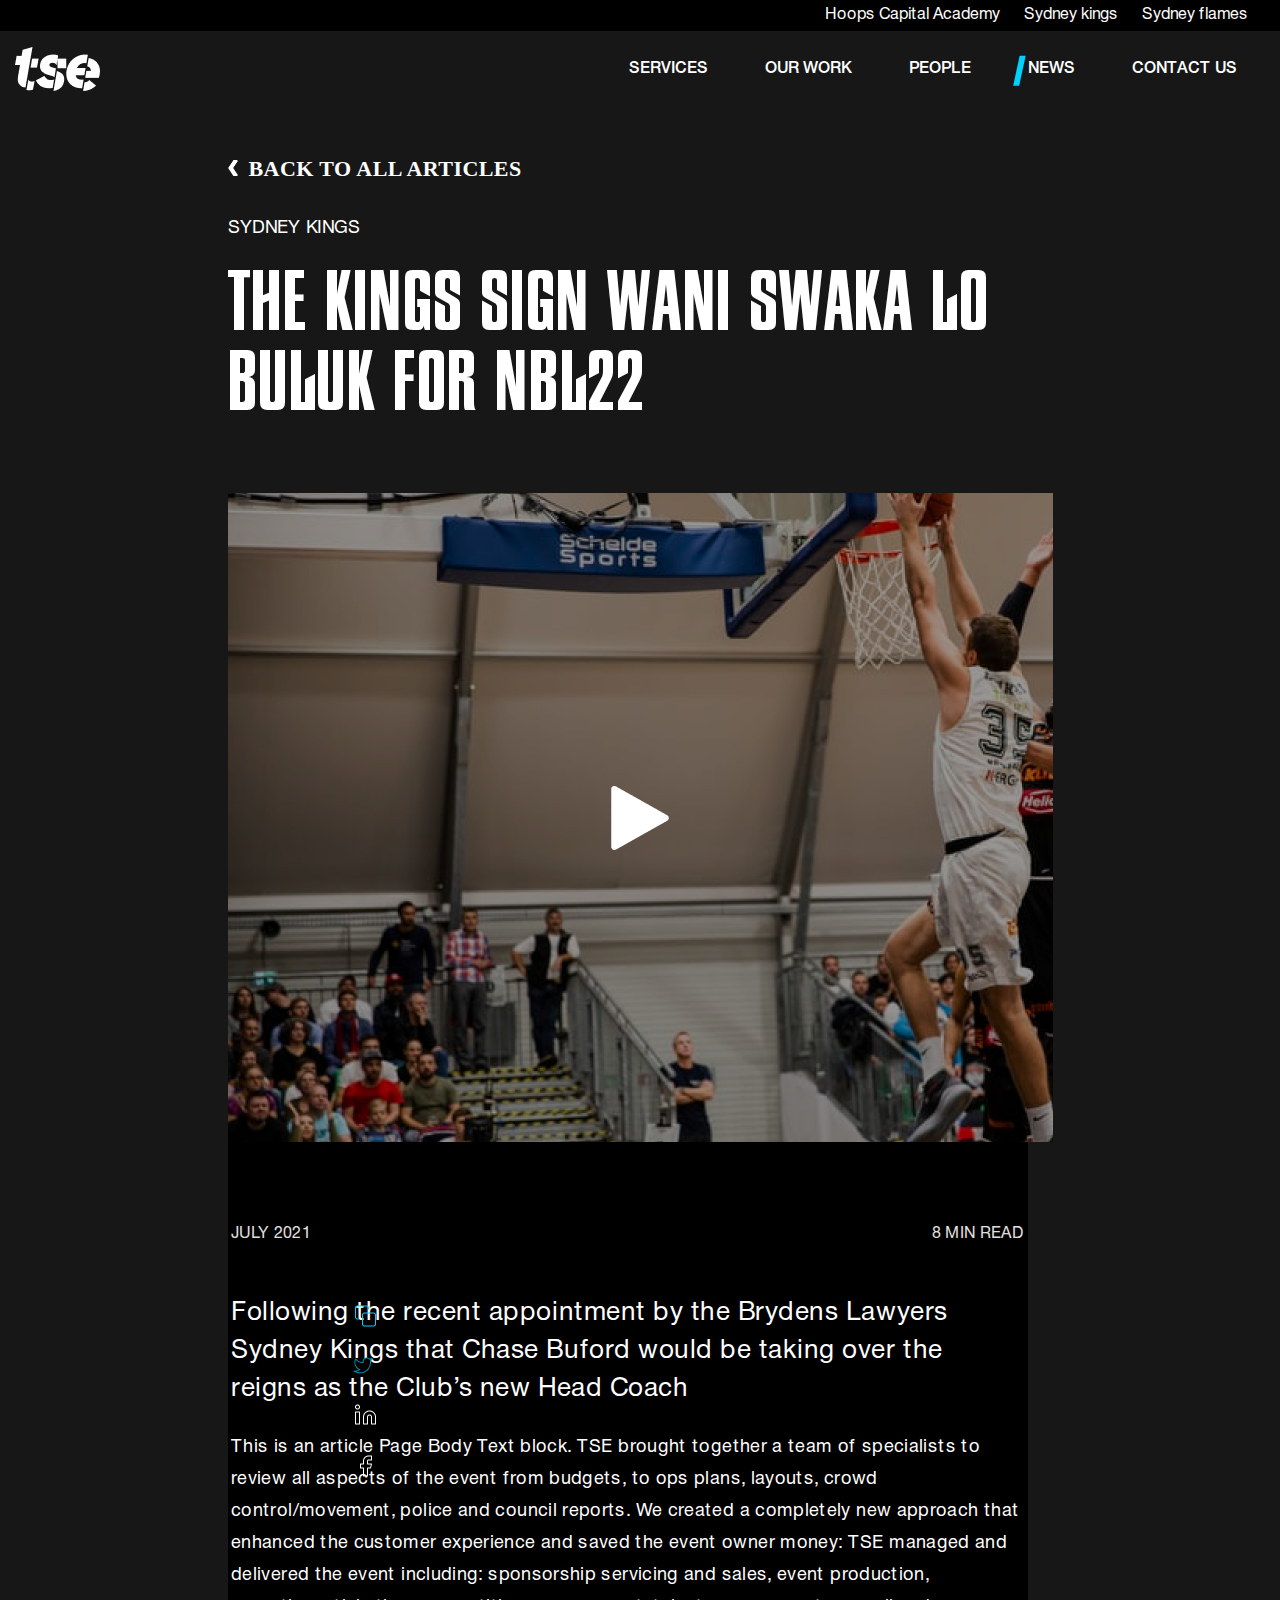
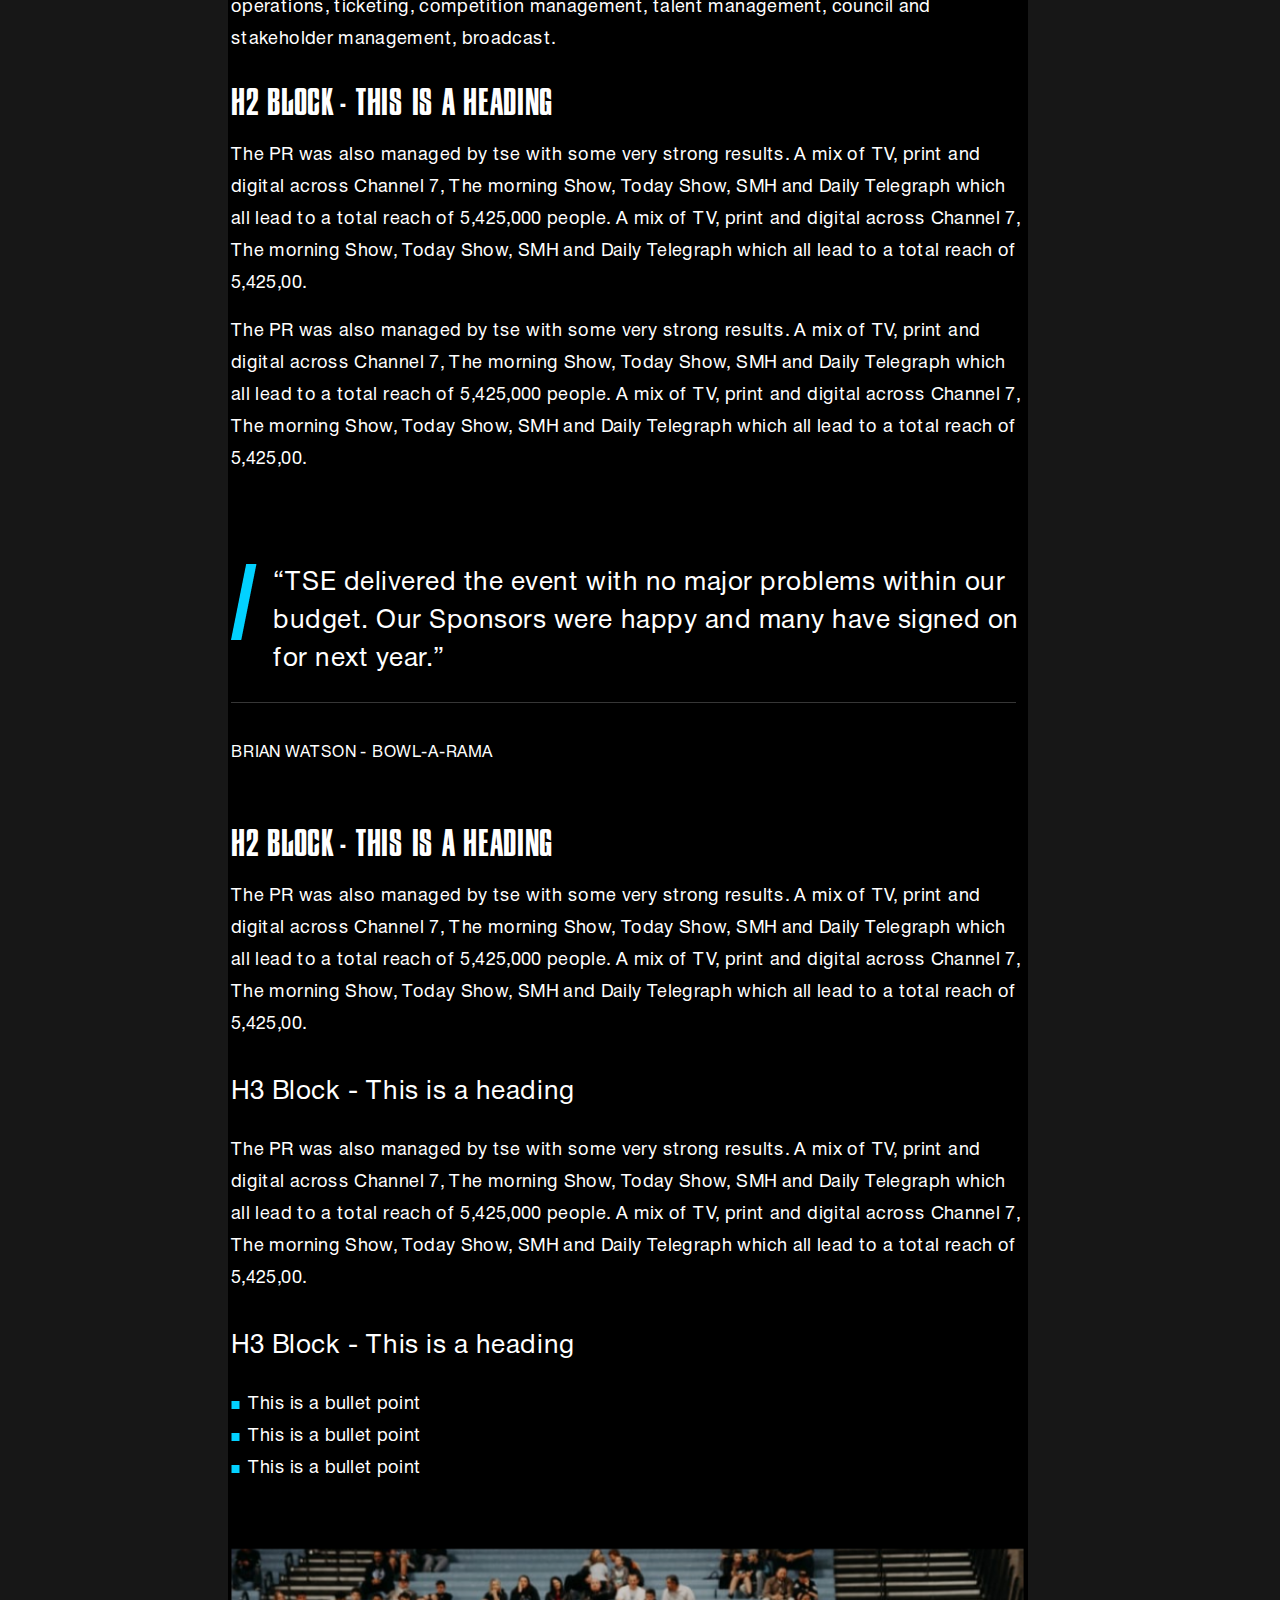
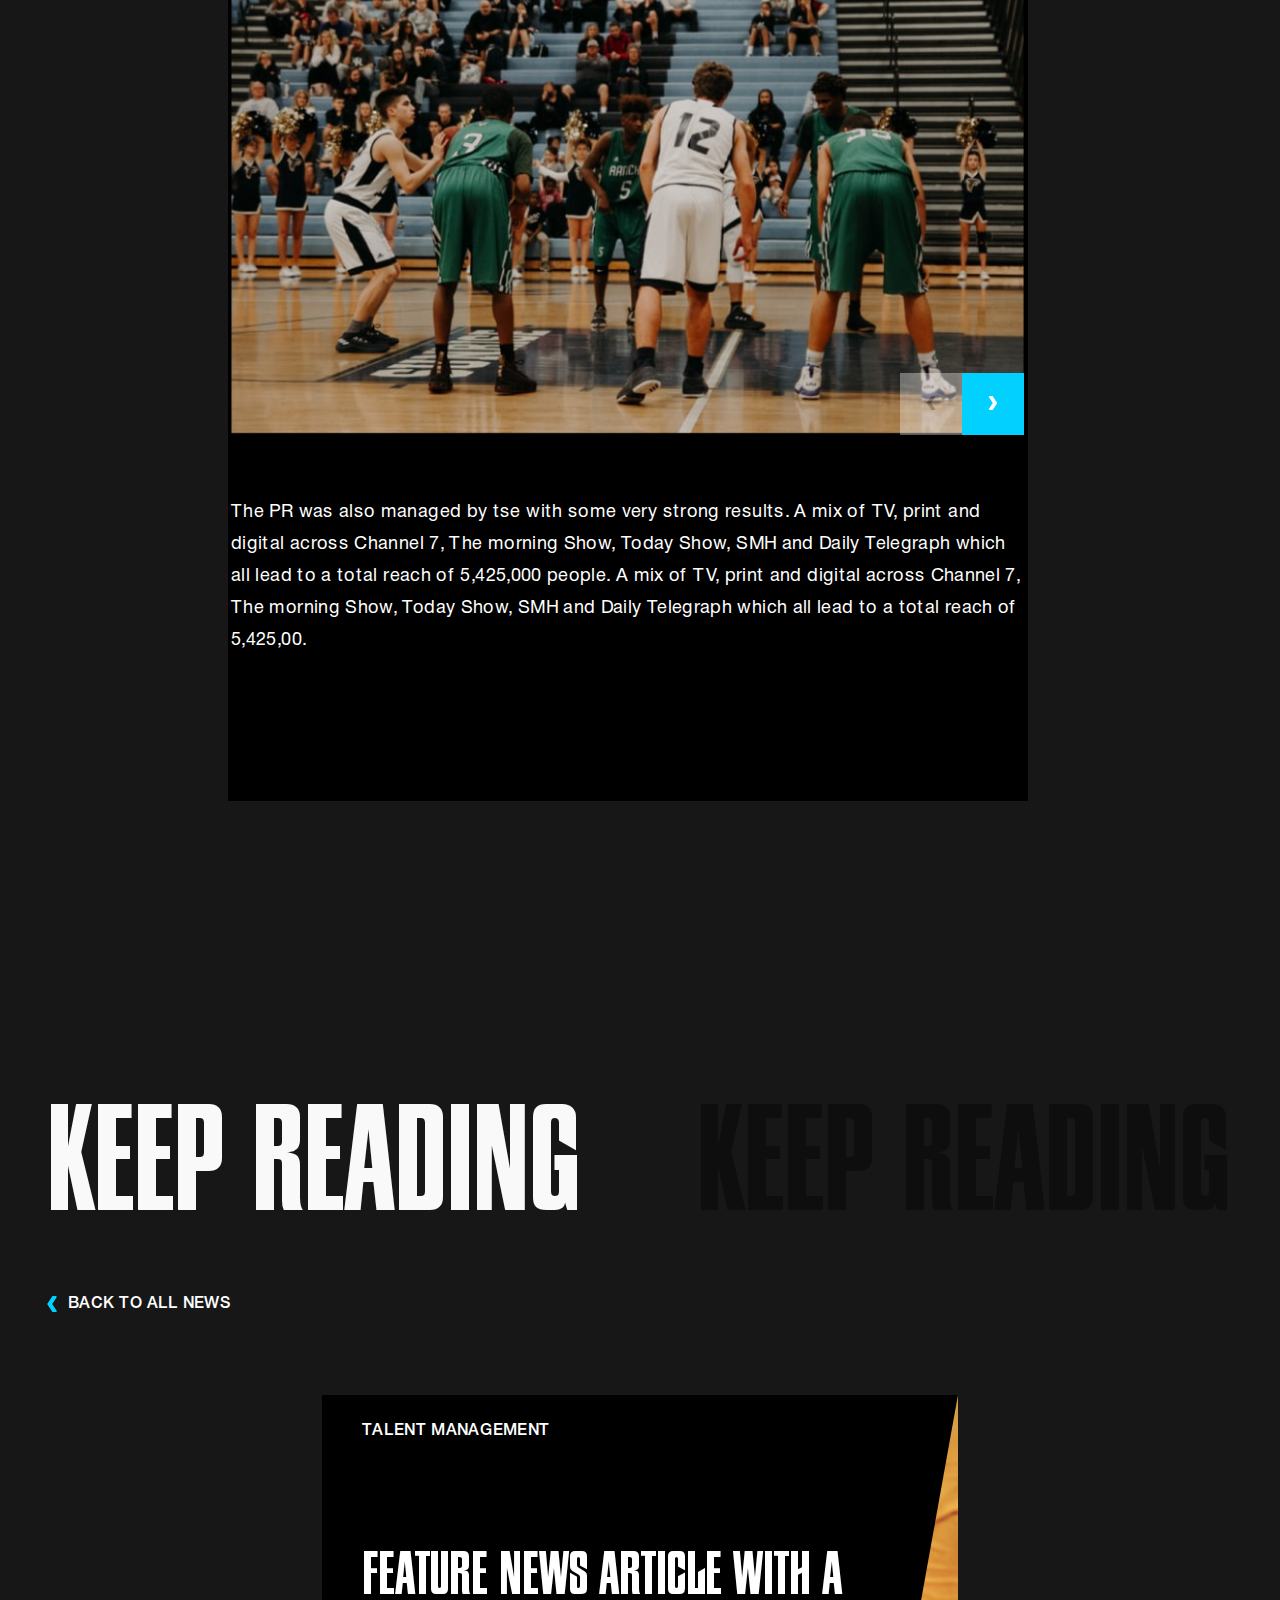
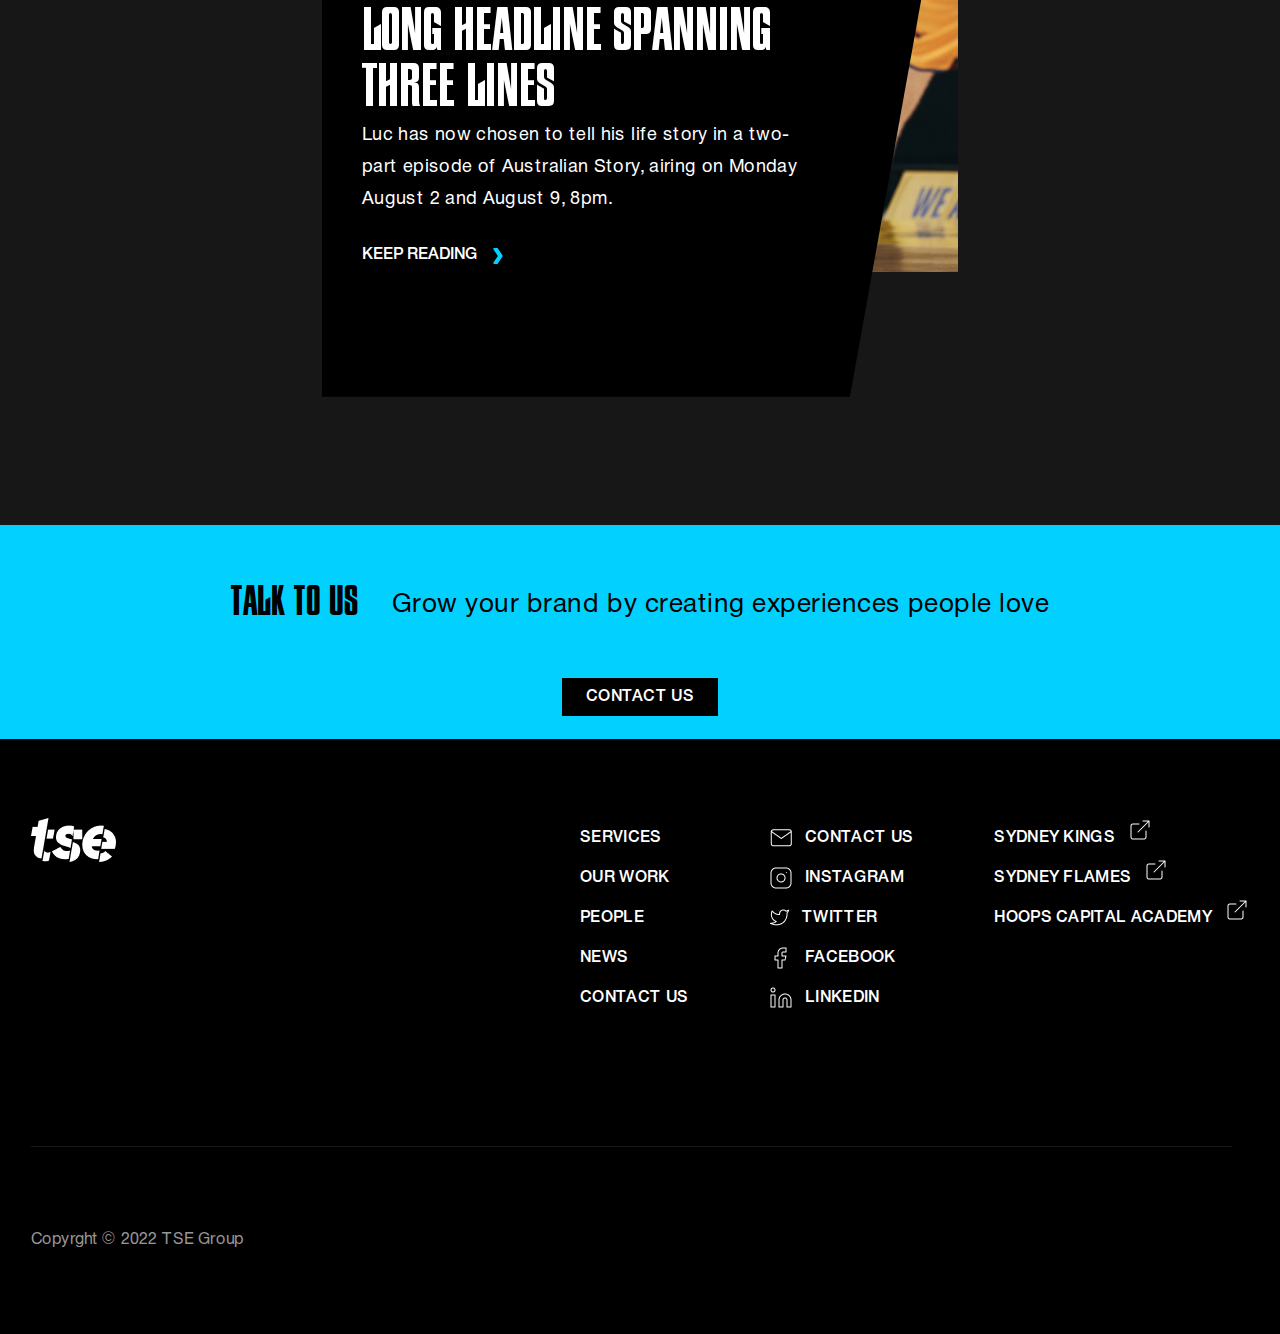
==== commit 93725400: "Made mobile version" ====
--- a/ARTICLE.html
+++ b/ARTICLE.html
@@ -29,6 +29,31 @@
                         <li><a href="#">Contact Us</a></li>
                     </ul>
          </header>
+         <section class="mobile-menu">
+            <img src="img/Logo.png" class="mobile-menu__logo">
+            <div class="menu">
+                <nav>
+                <ul class="mobile-menu-big-font">
+                    <li class="active"><a href="#" >Services</a></li>
+                    <li><a href="#">Our work</a></li>
+                    <li ><a href="#">People</a></li>
+                    <li><a href="#">News</a></li>
+                    <li><a href="#">Contact Us</a></li>
+                </ul>
+                <ul class="mobile-menu-small-font">
+                    <li><a href="#">South Break Media</a></li>
+                    <li><a href="#">Hoops Capital Academy</a></li>
+                    <li><a href="#">Sydney kings</a></li>
+                    <li><a href="#">Sydney flames</a></li>
+                </ul>
+                </nav>
+            </div>
+            <div class="menu-btn">
+                <span></span>
+                <span></span>
+                <span></span>
+            </div>
+        </section>
          <section class="article__content">
             <div class="article__content-center">
                 <p class="article__middle-text"><a href="#"><img src="img/Vector13.png">BACK TO ALL ARTICLES</a></p>
@@ -146,11 +171,11 @@
                             </nav>
                         </div>
                         <div class="footer__main-social-media">
-                            <div class="footer__social-media"><img src="img/Email.png"><a href="#">CONTACT US</a></div>
-                            <div class="footer__social-media"><img src="img/instagram.png"><a href="#">Instagram</a></div>
-                            <div class="footer__social-media"><img src="img/twitter .png"><a href="#">Twitter</a></div>
-                            <div class="footer__social-media"><img src="img/Facebook .png"><a href="#">Facebook</a></div>
-                            <div class="footer__social-media"><img src="img/linkedin.png"><a href="#">LINKEDIN</a></div>
+                            <div class="footer__social-media footer__social-media-mobile"><a href="#"><img src="img/Email.png"><p>CONTACT US</p></a></div>
+                            <div class="footer__social-media footer__social-media-mobile"><a href="#"><img src="img/instagram.png"><p>Instagram</p></a></div>
+                            <div class="footer__social-media footer__social-media-mobile"><a href="#"><img src="img/twitter .png"><p>Twitter</p></a></div>
+                            <div class="footer__social-media footer__social-media-mobile"><a href="#"><img src="img/Facebook .png"><p>Facebook</p></a></div>
+                            <div class="footer__social-media footer__social-media-mobile"><a href="#"><img src="img/linkedin.png"><p>LINKEDIN</p></a></div>
                         </div>
                         <div class="footer__links">
                             <div class="footer__links-elem"><a href="#">SYDNEY KINGS</a><img src="img/external-link.png"></div>
--- a/css/style.css
+++ b/css/style.css
@@ -122,9 +122,10 @@
     display: flex;
     align-items: center;
     justify-content: space-between;
+    flex-wrap: wrap;
     padding-top: 125px;
     padding-bottom: 128px;
-    gap: 17vw;
+    gap: 10vw;
 }
 
 .tab button.active::before {
@@ -135,8 +136,8 @@
 }
 /* Стиль табуляции */
 .tab {
-    width: 417px;
-    padding-left: 37px;
+    max-width: 417px;
+    
 }
 /* Стиль кнопок внутри вкладок */
 .tab button {
@@ -259,8 +260,9 @@
   
 }
 .big-title__content-center {
+    /* max-width: 1248px; Почему не могу выбрать макс? указала макс в адаптиве*/ 
+    position: relative;
     width: 1248px;
-    position: relative;
     
 }
 .big-title__black-title-main {
@@ -320,7 +322,7 @@
     font-family: 'HelveticaNeueCyr';
     font-weight: 500;
     font-size: 16px;
-    line-height: 24px;
+    
     text-transform: uppercase;
     
     padding-top: 32px;
@@ -371,6 +373,7 @@
 background: linear-gradient(129.07deg, #1EE0FB 18.88%, #ED16E3 92.67%);
 clip-path: polygon(30% 0%, 100% 0%, 70% 100%, 0% 100%);
 opacity: 0.7;
+visibility: hidden;
 }
 .sliders__rectangle-and-title p {
     position: absolute;
@@ -384,7 +387,7 @@
 color: #FFFFFF;
 }
 .sliders__transparent {
-    width: 608px; 
+    max-width: 608px; 
     height: 524px;
     background-color: #000000;
     opacity: 0.7;
@@ -496,9 +499,9 @@
     padding-left: 40px;
     
 }
-.main-text-width {
+/* .main-text-width {
     width: 825px;
-}
+} */
 .small-text {
     font-family: 'HelveticaNeueCyr';
     
@@ -566,7 +569,7 @@
     display: flex;
     flex-direction: column;
 }
-.footer__main a {
+.footer__main a{
     font-family: 'HelveticaNeueCyr';
     font-weight: 500;
     font-size: 16px;
@@ -1058,7 +1061,7 @@
     padding-bottom: 64px;
 }
 .article__content-center {
-        width: 1248px;
+        max-width: 1248px;
         
 }
 
@@ -1157,12 +1160,18 @@
 .people__wrapper {
     display: flex;
     flex-wrap: wrap;
+    gap: 32px;
+    padding-bottom: 96px;
+    justify-content: center;
 }
 
 .people__wrapper-item {
     Width: 288px;
     min-height: 456px;
     background-color:#000000;
+    position: relative;
+    display: block;
+    position: relative;
 }
 .people__wrapper-item h2 {
     font-family: 'Fiorello CG Condensed';
@@ -1187,4 +1196,846 @@
 .people__wrapper-title {
     margin-top: 16px;
     margin-left: 16px;
+}
+
+.people__wrapper-item-rectangle {
+    width: 288px;
+    height: 364px;
+    position: absolute;
+    top: 0;
+    align-items: center;
+    justify-content: center;
+    display: flex;
+    visibility: hidden;
+}
+
+.people__wrapper-item-rectangle-blue {
+    width: 288px;
+    height: 364px;
+    background: linear-gradient(#1EE0FB 18.88%, #ED16E3 92.67%);
+    opacity: 0.7;
+    position: absolute;
+    top: 0;
+}
+.people__wrapper-item-rectangle-text {
+    display: flex;
+    align-items: center;
+    justify-content: center;
+}
+.people__wrapper-item-rectangle-mini {
+    width: 64px;
+    height: 100px;
+    background: #000000;
+    opacity: 0.7;
+    clip-path: polygon(30% 0%, 100% 0%, 70% 100%, 0% 100%);
+    display: flex;
+    align-items: center;
+}
+.people__wrapper-item-rectangle-text h2 {
+    position: absolute;
+}
+.people__wrapper-item-rectangle-text a {
+    position: absolute;
+}
+
+.people__wrapper-item:hover .people__wrapper-item-rectangle {
+    visibility: visible;
+}
+.sliders__wrapper-item:hover .sliders__wrapper-rectangle {
+    visibility: visible;
+}
+.people__pop-up {
+    max-width: 1248px;
+    height: 712px;
+    background-color: #C4C4C4;
+    display: flex;
+    justify-content: space-between;
+    position: relative;
+    
+}
+.people__pop-up-card {
+    width: 416px;
+    height: 712px;
+    display: flex;
+    flex-direction: column;
+    justify-content: center;
+    padding-left: 49px;
+}
+.people__pop-up-text {
+    width: 719px;
+    height: 712px;
+    background-color: #000000;
+    display: flex;
+    flex-direction: column;
+    justify-content: center;
+    padding-left: 14px;
+}
+.people__pop-up-text-small {
+    font-family: 'HelveticaNeueCyr';
+    font-weight: 400;
+    font-size: 18px;
+    line-height: 32px;
+    letter-spacing: 0.02em;
+    color: #FFFFFF;
+    padding-bottom: 40px;
+    width: 641px;
+}
+.people__pop-up-text-name {
+    font-family: 'HelveticaNeueCyr';
+    font-weight: 500;
+    font-size: 16px;
+    line-height: 24px;
+    letter-spacing: 0.02em;
+    text-transform: uppercase;
+    color: #FFFFFF;
+}
+   
+.people__pop-up-text-contact {
+        display: flex;
+    gap: 27px;
+}
+.people__pop-up-card-main-title {
+    padding-bottom: 32px;
+}
+.people__pop-up-card h1 {
+    font-family: 'Fiorello CG Condensed';
+    font-weight: 400;
+    font-size: 56px;
+    line-height: 56px;
+    letter-spacing: 0.02em;
+    text-transform: uppercase;
+    color: #FFFFFF;
+
+}
+.people__pop-up-card-text {
+    font-family: 'HelveticaNeueCyr';
+    font-weight: 400;
+    font-size: 18px;
+    line-height: 32px;
+    
+    letter-spacing: 0.02em;
+    color: #FFFFFF;
+}
+.people__pop-up-card-title {
+    font-family: 'HelveticaNeueCyr';
+font-weight: 500;
+font-size: 36px;
+line-height: 48px;
+letter-spacing: 0.02em;
+color: #FFFFFF;
+padding-top: 64px;
+
+}
+
+
+.modal {
+    position: fixed;
+    /* фиксированное положение */
+    top: 0;
+    right: 0;
+    bottom: 0;
+    left: 0;
+    background: rgba(0, 0, 0, 0.5);
+    /* цвет фона */
+    z-index: 1050;
+    opacity: 0;
+    /* по умолчанию модальное окно прозрачно */
+    -webkit-transition: opacity 400ms ease-in;
+    -moz-transition: opacity 400ms ease-in;
+    transition: opacity 400ms ease-in;
+    /* анимация перехода */
+    pointer-events: none;
+    /* элемент невидим для событий мыши */
+  }
+
+  /* при отображении модального окно */
+  .modal:target {
+    opacity: 1;
+    pointer-events: auto;
+    overflow-y: auto;
+  }
+
+  /* ширина модального окна и его отступы от экрана */
+  .modal-dialog {
+    position: relative;
+    width: auto;
+    margin: 10px;
+    /* align-items: center;
+    display: flex; */
+  }
+/* свойства для блока, содержащего контент модального окна */
+.modal-content {
+    position: relative;
+    display: -webkit-box;
+    display: -webkit-flex;
+    display: -ms-flexbox;
+    display: flex;
+    -webkit-box-orient: vertical;
+    -webkit-box-direction: normal;
+    -webkit-flex-direction: column;
+    -ms-flex-direction: column;
+    flex-direction: column;
+    background-color: #fff;
+    -webkit-background-clip: padding-box;
+    background-clip: padding-box;
+    border: 1px solid rgba(0, 0, 0, .2);
+    border-radius: .3rem;
+    outline: 0;
+  }
+    /* свойства для кнопки "Закрыть" */
+    .close {
+        float: right;
+        font-family: sans-serif;
+        font-size: 35px;
+        font-weight: 400;
+        line-height: 1;
+        color: #FFFFFF;
+        /* text-shadow: 0 1px 0 #fff; */
+        /* opacity: .5; */
+        text-decoration: none;
+        position: absolute;
+    top: 32px;
+    right: 32px;
+      }
+  
+      /* свойства для кнопки "Закрыть" при нахождении её в фокусе или наведении */
+      .close:focus,
+      .close:hover {
+        color: #000;
+        text-decoration: none;
+        cursor: pointer;
+        opacity: .75;
+      }
+  
+      /* свойства для блока, содержащего основное содержимое окна */
+      .modal-body {
+        position: relative;
+        
+      }
+
+ .mobile-menu {
+    background-color: #000000;
+    display: none;
+ }
+ .mobile-menu-big-font a {
+    font-family: 'HelveticaNeueCyr';
+    font-weight: 400;
+    font-size: 26px;
+    line-height: 60px;
+    letter-spacing: 0.02em;
+    color: #FFFFFF;
+
+ }
+ .mobile-menu-small-font a {
+    font-family: 'HelveticaNeueCyr';
+    font-weight: 400;
+    font-size: 18px;
+    line-height: 36px;
+    letter-spacing: 0.02em;
+    color: #FFFFFF;
+ }
+ .mobile-menu-big-font {
+    padding-bottom: 66px;
+    padding-top: 80px;
+ }
+ .big-title__main-mobile {
+    display: none;
+ }
+ .sliders__rectangle-watch-more-mobile {
+    display: none;
+ }
+ .footer__social-media a {
+    display: flex;
+    flex-direction: row;
+    align-items: center;
+
+ }
+
+
+
+    @media (max-width: 1300px) {
+        .services-tab__wrapper {
+            justify-content: space-evenly;
+            gap: 50px;
+      }
+      .sliders__content-center {
+        width: 800px;
+        padding-bottom: 128px;
+    }
+    .sliders__rectangle {
+        width: 100%;
+        height: 413px;
+        display: flex;
+        align-items: center;
+        background: linear-gradient(129.07deg, rgba(30, 224, 251, 0.8) 18.88%, rgba(237, 22, 227, 0.8) 92.67%);
+        clip-path: polygon(0% 0%, 100% 0, 55% 100%, 0% 100%);
+    }
+    .sliders__content-center .swiper-button-next, .swiper-button-prev {
+        position: absolute;
+        top: 80.6%;
+}
+.sliders__content-center .swiper-button-prev {
+    position: absolute;
+    top: 80.6%;
+}
+    .content-center {
+        flex-direction: column;
+        justify-content: center;
+    }
+    .big-title__content-center {
+        padding: 15px;
+        width: 95%;
+    }
+    .news__content-center {
+        width: 800px;
+    }
+    .sliders__black-rectangle {
+      
+        height: 602px;
+    }
+    .swiper-button-next, .swiper-button-prev {
+        top: 85.5%;
+    }
+    .sliders__wrapper {
+        justify-content: center;
+    }
+    .contact-us__content-center {
+        padding-bottom: 30px;
+        flex-direction: column;
+    }
+    .footer__content-center {
+       
+        padding: 15px;
+    }
+    .footer__main {
+     
+        padding-left: 50px;
+    }
+    .contact-us__tittle-and-text {
+        padding-left: 10px;
+        padding-right: 10px;
+    }
+    .service-listing__services-elem {
+        padding: 15px;
+    }
+    .header {
+        padding: 15px;
+    }
+    .service-detail__content-center {
+        padding-left: 15px;
+        padding-right: 15px;
+    }
+    .service-listing__rectangle {
+        margin-right: 15px;
+    }
+    .case-studies__content-center {
+        width: 95%;
+    }
+    .case-studies__text {
+        width: 95%;
+    }
+    .Our-Ethos__content-center {
+        padding-left: 15px;
+        padding-right: 15px;
+    }
+    .case-studies__content-center .sliders__rectangle-watch-more {
+        text-align: center;
+
+    }
+    .case-studies__content-center .sliders__rectangle-watch-more a {
+        color: #FFFFFF;
+    }
+    .case-study-detail__content-center {
+        width: 800px;
+    }
+    .case-study-detail__content-center-black {
+        width: 800px;
+    }
+    .case-study-detail__content-center img {
+         position: static;
+    }
+    .case-study-detail__content-center-small {
+        padding: 16px;
+       }
+}
+
+
+      @media (max-width: 810px) {
+        .contact-us__content-center {
+            padding-bottom: 0;
+        }
+        
+        .header {
+            display: none;
+        }
+        .top-bar {
+            display: none;
+        }
+       .mobile-menu {
+            display: flex;
+            justify-content: space-between;
+            align-items: center;
+        }
+        .menu-btn {
+            width: 30px;
+            height: 30px;
+            position: relative;
+            z-index:2;
+            overflow: hidden;
+            margin-right: 20px;
+        }
+        .menu-btn span {
+            width: 30px;
+            height: 2px;
+            position: absolute;
+            top: 50%;
+            left: 50%;
+            transform: translate(-50%, -50%);
+            background-color:  #FFFFFF;
+            transition: all 0.5s;
+        }
+        .menu-btn span:nth-of-type(2) {
+            top: calc(50% - 6px);
+        }
+        .menu-btn span:nth-of-type(3) {
+            top: calc(50% + 6px);
+        }
+        /* Меняем гамбургер иконку, когда меню открыто */
+    .menu-btn.active span:nth-of-type(1) {
+        display: none;
+      }
+      .menu-btn.active span:nth-of-type(2) {
+        top: 50%;
+        transform: translate(-50%, 0%) rotate(45deg);  
+      }
+      .menu-btn.active span:nth-of-type(3) {
+        top: 50%;
+        transform: translate(-50%, 0%) rotate(-45deg); 
+      }
+    /* Меню, которое будет появляться */
+.menu {
+	position: fixed;
+	top: 0;
+	left: 0;
+	width: 100%;
+	height: 100%;
+	padding: 15px;
+  background: #000000;
+	transform: translateX(-100%);
+	transition: transform 0.5s; 
+    z-index: 2;
+}
+
+.menu.active {
+	transform: translateX(0);
+    /* display: flex;
+    justify-content: center;
+    text-align: center; */
+}
+
+.menu li {
+	list-style-type: none;
+    display: flex;
+    align-items: center;
+    /* justify-content: center; */
+}
+
+
+.menu li.active::before {
+        content: url('../img/Slash Graphic.png');
+        color: #02D1FF;
+        font-size: 30px;
+        font-weight: bold;
+        /* position: absolute;
+        top: -7px;
+        left: -15px; */
+}
+.mobile-menu__logo {
+    padding-bottom: 10px;
+    padding-top: 10px;
+    padding-left: 24px;
+    z-index: 22;
+}
+.content-center {
+   
+    flex-direction: column;
+      }
+    
+
+
+
+    .previev__rectangle {
+        display: none;
+    }
+    .preview__title {
+        
+        font-size: 40px;
+    }
+    .preview__text {
+        position: relative;
+        width: 341px;
+        padding-top: 420px;
+        margin-left: 25px;
+    }
+    .preview {
+        height: 555px;
+        position: relative;
+    }
+    .preview__watch-more {
+        
+        margin-top: 24px;
+    }
+    .preview__learn-more {
+        display: none;
+    }
+    /* .tab {
+    width: 250;
+        padding-left: 64px;
+    } */
+    .tab button {
+        
+        font-size: 36px;
+    }
+    .tab button.active::before {
+        content: url(../img/Rectangle182.png);
+        top: 3px;
+        left: -18px;
+    }
+    
+    .services-tab__rectangle-left {
+     /* background: url(img/image44.png); ??????????????????? */
+   
+        width: 153px;
+        height: 258px;
+        margin-top: 45px;
+    margin-right: -26px;
+    }
+    .services-tab__rectangle-right {
+        width: 153px;
+        height: 258px;
+    }
+    .tabcontent p {
+        max-width: 249px;
+        font-size: 26px;
+    }
+    .content-center {
+        padding-bottom: 85px;
+        display: flex;
+       
+        justify-content: center;
+    }
+    .tabcontent {
+       
+        min-height: 315px;
+    }
+    .services-tab__wrapper {
+        
+        justify-content: center;
+    }
+    .services-tab__wrapper {
+        
+        gap: 64px;
+    }
+    .big-title h1 {
+       
+        font-size: 56px;
+    }
+    .big-title__black-title-main {
+        
+        left: 240px;
+    }
+    .big-title__black-title {
+      
+        min-width: 240px;
+    }
+    .big-title {
+       padding-left: 16px;
+        align-items: flex-start;
+    }
+    .big-title__main {
+       
+        padding-top: 96px;
+        padding-bottom: 24px;
+    }
+    .big-title__text {
+        width: 343px;
+       
+        font-size: 26px;
+    }
+    .sliders__rectangle {
+        width: 343px;
+        height: 564px;
+        display: flex;
+        align-items: center;
+        background:none;
+        clip-path: none;
+    }
+    .sliders__rectangle-text {
+        padding-left: 16px;
+    }
+    .sliders__content-center {
+        width: 343px;
+    }
+    .sliders__rectangle-title {
+        max-width: 311px;
+        font-family: 'Fiorello CG Condensed';
+        font-weight: 400;
+        font-size: 36px;
+        line-height: 36px;
+       color:#000000;
+    }
+    .sliders__rectangle-watch-more a {
+        color: #000000;
+    }
+    .black-rectangle-sliders {
+        position: static;
+    }
+    .sliders__black-rectangle {
+        width: 343px;
+        height: 100%;
+        display: flex;
+        flex-direction: column;
+        background: #000000;
+        clip-path: polygon(0% 0%, 100% 15%, 100% 100%, 0% 100%);
+        margin-top: -66px;
+        padding-top: 30%;
+    }
+    .news__content-center {
+        width: 343px;
+    }
+    .sliders__rectangle-category {
+        padding-left: 15px;
+    padding-bottom: 0;
+    padding-top: 0;
+    }
+    .sliders__rectangle-title-mobile-white {
+        color: #FFFFFF;
+    }
+    .sliders__rectangle-watch-more-mobile a {
+        color: #FFFFFF;
+    }
+    .sliders__rectangle-watch-more {
+        padding-bottom: 21px;
+    }
+    .contact-us {
+        align-items: flex-start;
+        flex-direction: column;
+        padding-bottom: 40px;
+        padding-left: 15px;
+        padding-right: 15px;
+    }
+    .contact-us__title {
+        
+        text-align: left;
+    }
+    .wrapper-logo-item img {
+        width: 90px; 
+    }
+    .wrapper-logo {
+       
+        gap: 30px;
+    }
+    .contact-us__tittle-and-text {
+        
+        align-items: flex-start;
+        flex-direction: column; 
+    }
+    .contact-us__content-center {
+        align-items: flex-start;
+        flex-direction: column;
+    }
+    
+    .contact-us__text {
+        text-align: left;
+        margin-left: 0;
+        margin-bottom: 24px;
+    }
+    .contact-us__title {
+        padding-bottom: 24px;
+        padding-top: 40px;
+    }
+    .news h1 {
+        font-size: 56px;
+    }
+    .sliders__rectangle {
+        width: 100%;
+    }
+    .footer__main {
+        padding-top: 40px;
+       width: 100%;
+        flex-direction: column;
+    }
+    .footer__logo-and-menu {
+        flex-direction: column;
+        padding: 16px;
+    }
+    .footer__social-media-mobile p {
+        display:none;
+    }
+    .footer__main-social-media {
+        display: flex;
+        justify-content: flex-start;
+        padding-top: 45px;
+        padding-bottom: 55px;
+        gap: 50px;
+    }
+    .sliders__rectangle-and-title p {
+        font-size: 40px;
+    }
+    .sliders__text {
+        font-size: 26px;
+    }
+    .footer__copyrght {
+        padding-left: 18px;
+    }
+    .contact-us__content-center {
+        width:100%;
+    }
+    .big-title__content-center {
+        max-width: 1248px;
+    }
+    .swiper-button-next, .swiper-button-prev {
+        position: absolute;
+        top: 86.1%;
+    }
+    /* .contact-us__text {
+        width: 327px;
+    } */
+    .mySwiperBlack img {
+        position: static;
+    }
+    .mySwiperBlack .sliders__rectangle {
+        width: 343px;
+    height: 100%;
+    display: flex;
+    flex-direction: column;
+    background: #000000;
+    clip-path: polygon(0% 0%, 100% 15%, 100% 100%, 0% 100%);
+    margin-top: -66px;
+    padding-top: 30%;
+    }
+    .mySwiperBlack .sliders__rectangle-text {
+        padding-bottom: 130px;
+    }
+    .mySwiperBlack .swiper-button-next {
+        top: 82.9%;
+    }
+    .mySwiperBlack .swiper-button-prev {
+        top: 82.9%;
+    }
+
+    .mySwiperBlack .sliders__rectangle-title {
+        color: #FFFFFF;
+    }
+    .mySwiperBlack .sliders__rectangle-watch-more a {
+        color: #FFFFFF;
+    }
+    .big-title__main-mobile {
+        display: flex;
+        width: 95%;
+        position: relative;
+    }
+    .h-mobile-none {
+        display: none;
+    }
+    .big-title__black-title-main h1 {
+        color: #0F0E0E;
+
+    }
+    
+    .news {
+        overflow-x: hidden;
+        display: flex;
+        justify-content: center;
+        align-items: center;
+        flex-direction: column;
+    }
+    .news__content-center {
+      
+        padding-top: 0;
+    }
+    .sliders__rectangle-watch-more-mobile-none {
+        display: none;
+    }
+    .sliders__rectangle-watch-more-mobile {
+        display: flex;
+    }
+    .previev__rectangle-service-listing {
+        display: flex;
+        clip-path: polygon(0% 0%, 100% 25%, 100% 100%, 0% 100%);
+        width: 100%;
+    height: 344px;
+    top: 215px;
+}
+.preview__text-service-listing {
+    padding-top: 350px;
+}
+.service-listing-text-block {
+    padding-left: 15px;
+    padding-right: 15px;
+    }
+    .service-listing__services-elem {
+        flex-direction: column;
+    }
+    .service-listing__services-elem-mobile {
+        flex-direction: column-reverse;
+    }
+    .service-listing__content-center {
+        width: 1248px;
+        padding: 23px;
+    }
+    .service-listing__text-title {
+        font-size: 36px;
+        padding-top: 53px;
+    }
+    .service-listing-text-block__text-big {
+        font-size: 26px;
+    }
+    .footer__main {
+        padding-left: 0;
+    }
+    .sliders__rectangle-watch-more-white a {
+        color: #FFFFFF;
+    }
+    .case-study-detail__content-center-black {
+        width: 343px;
+    }
+    .case-study-detail__content-center {
+        width: 343px;
+    }
+   .previev__rectangle-case-detail {
+    display: flex;
+    clip-path: polygon(0% 0%, 100% 25%, 100% 100%, 0% 100%);
+    width: 100%;
+    height: 344px;
+    top: 215px;
+   }
+   .case-study-detail__preview-text {
+    padding-top: 285px;
+   }
+   .service-detail__preview-text {
+    width: 100%;
+   }
+   /* .case-study-detail__title {
+    padding-left: 16px;
+   }
+   .case-study-detail__content-center-small__text {
+    padding-left: 16px;
+    padding-right: 16px;
+   }
+   .case-study-detail__content-center-small h2 {
+    padding-left: 16px;
+   }
+   .case-study-detail__medium-text {
+    padding-left: 16px;
+    padding-right: 16px;
+   }
+   .case-study-detail__content-center-small__text-uppercase {
+    padding-left: 16px;
+   } */
+   .people__pop-up-text-small {
+    
+    width: 345px;
+   }
+   
 }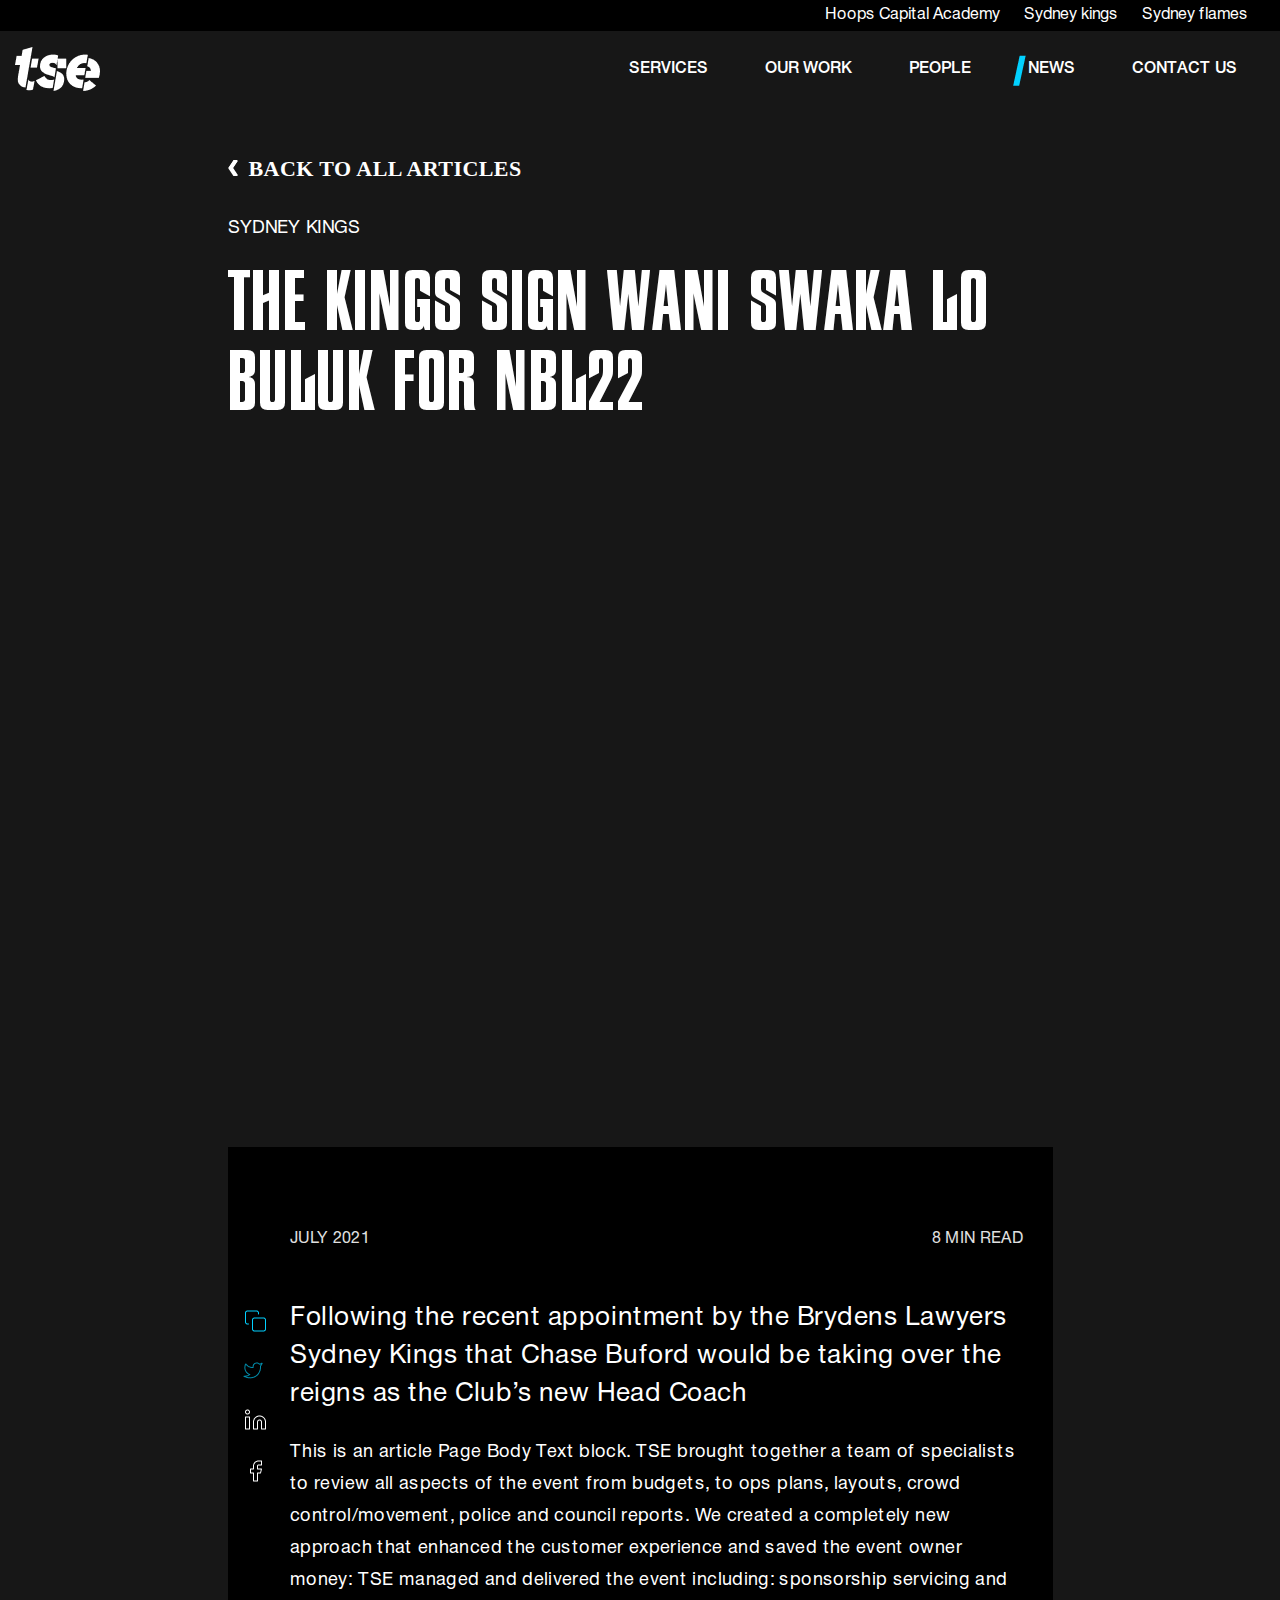
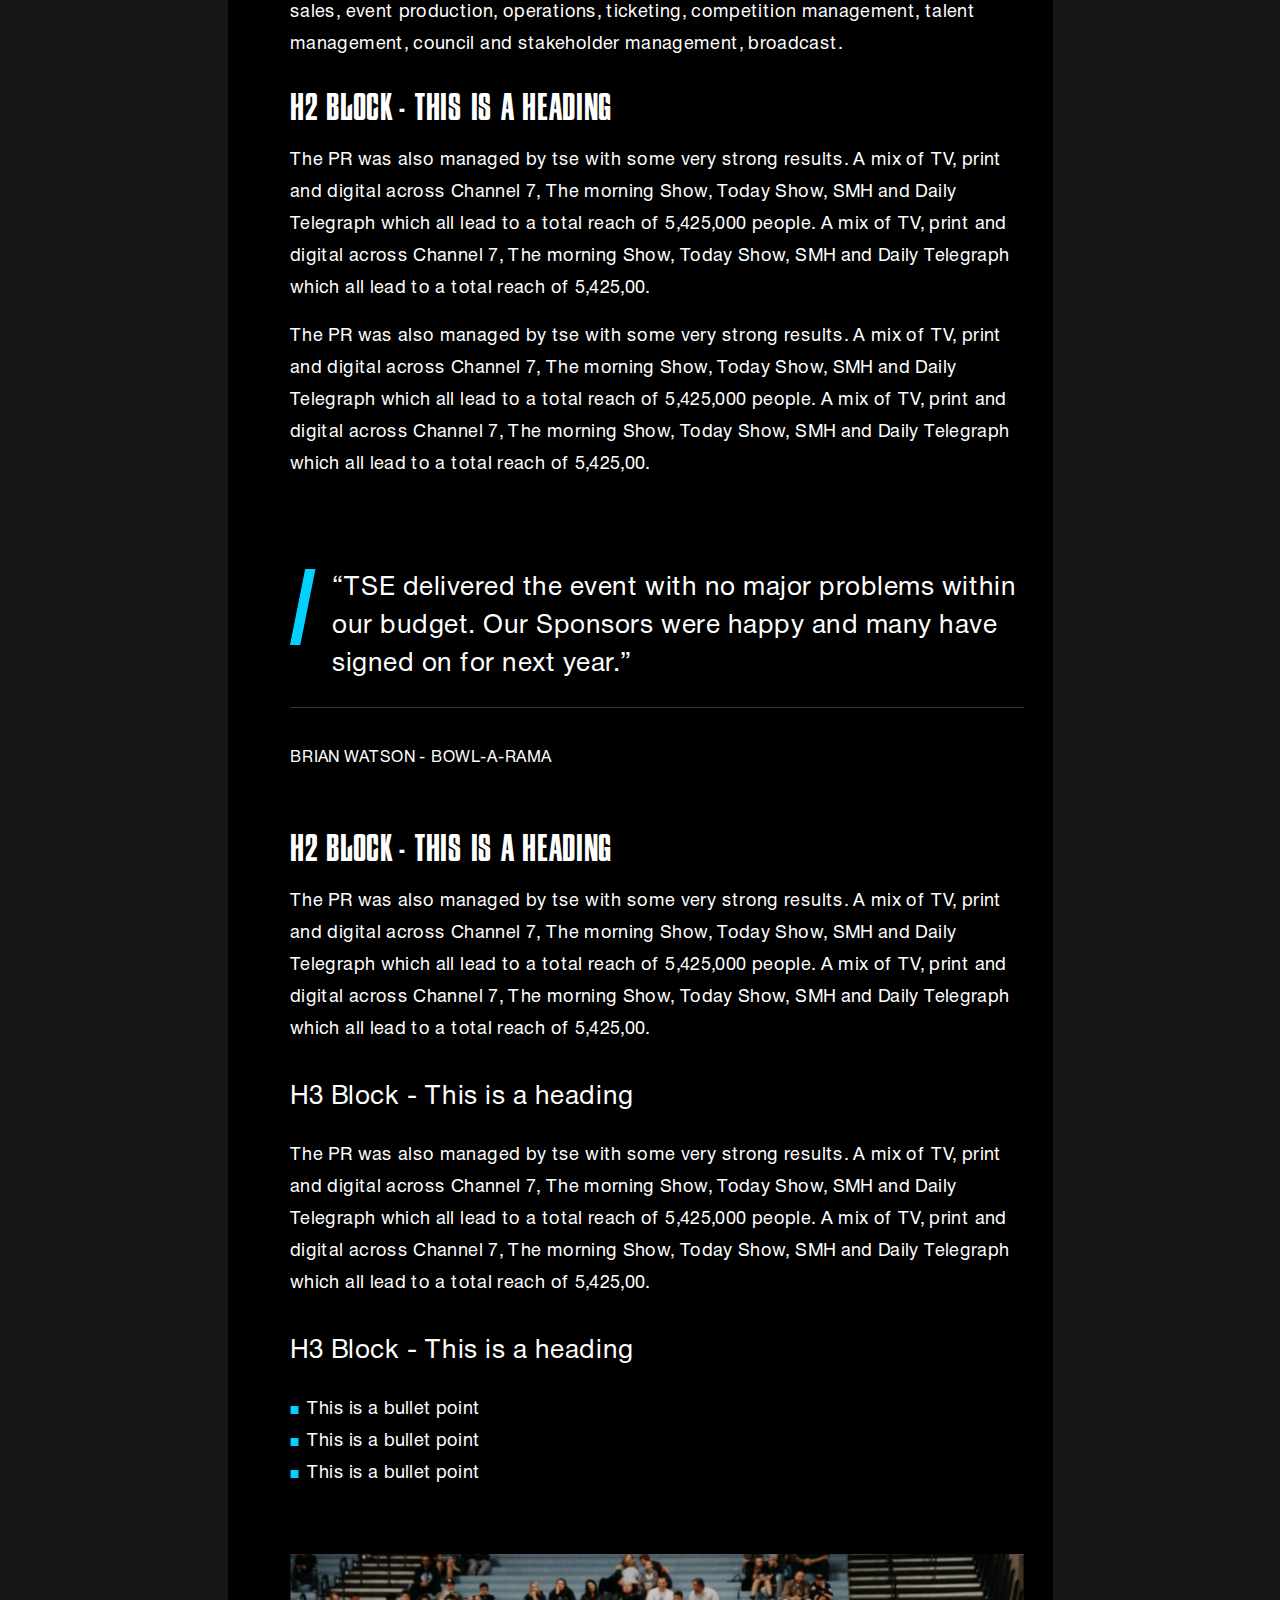
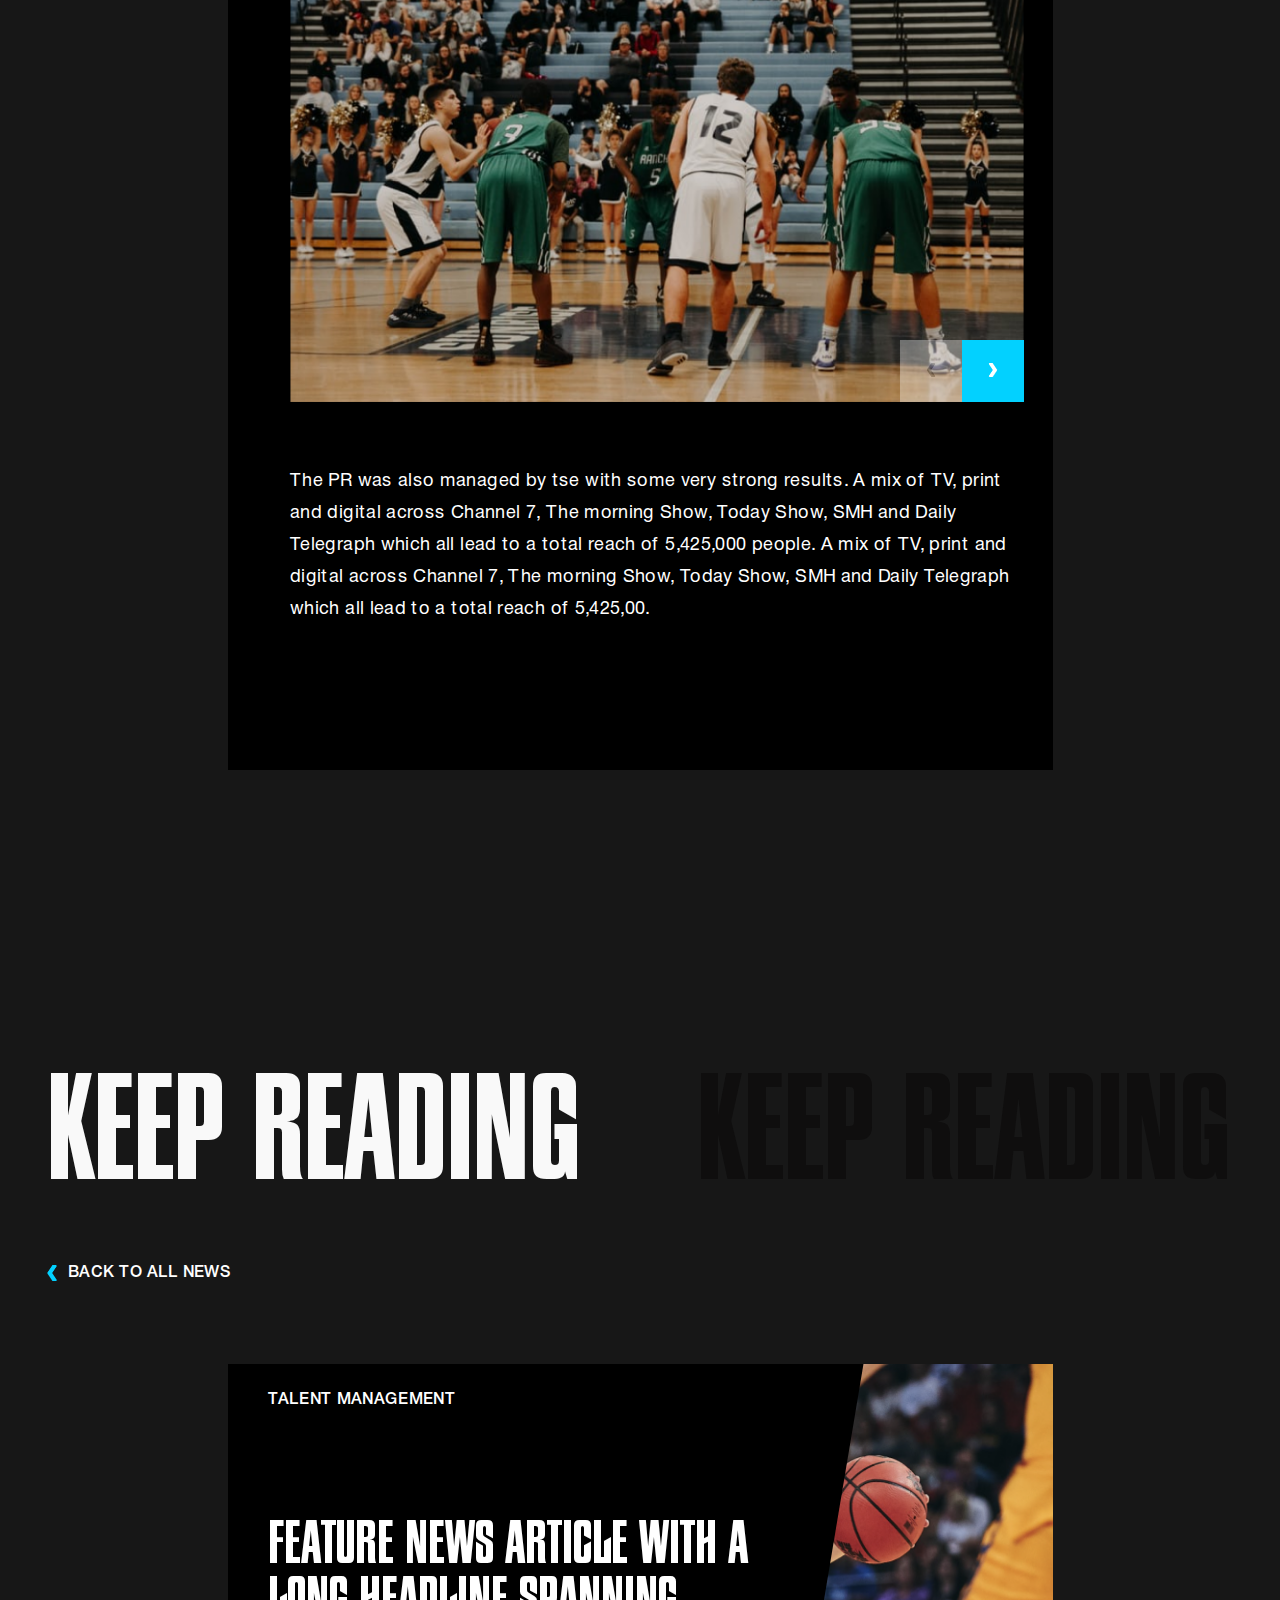
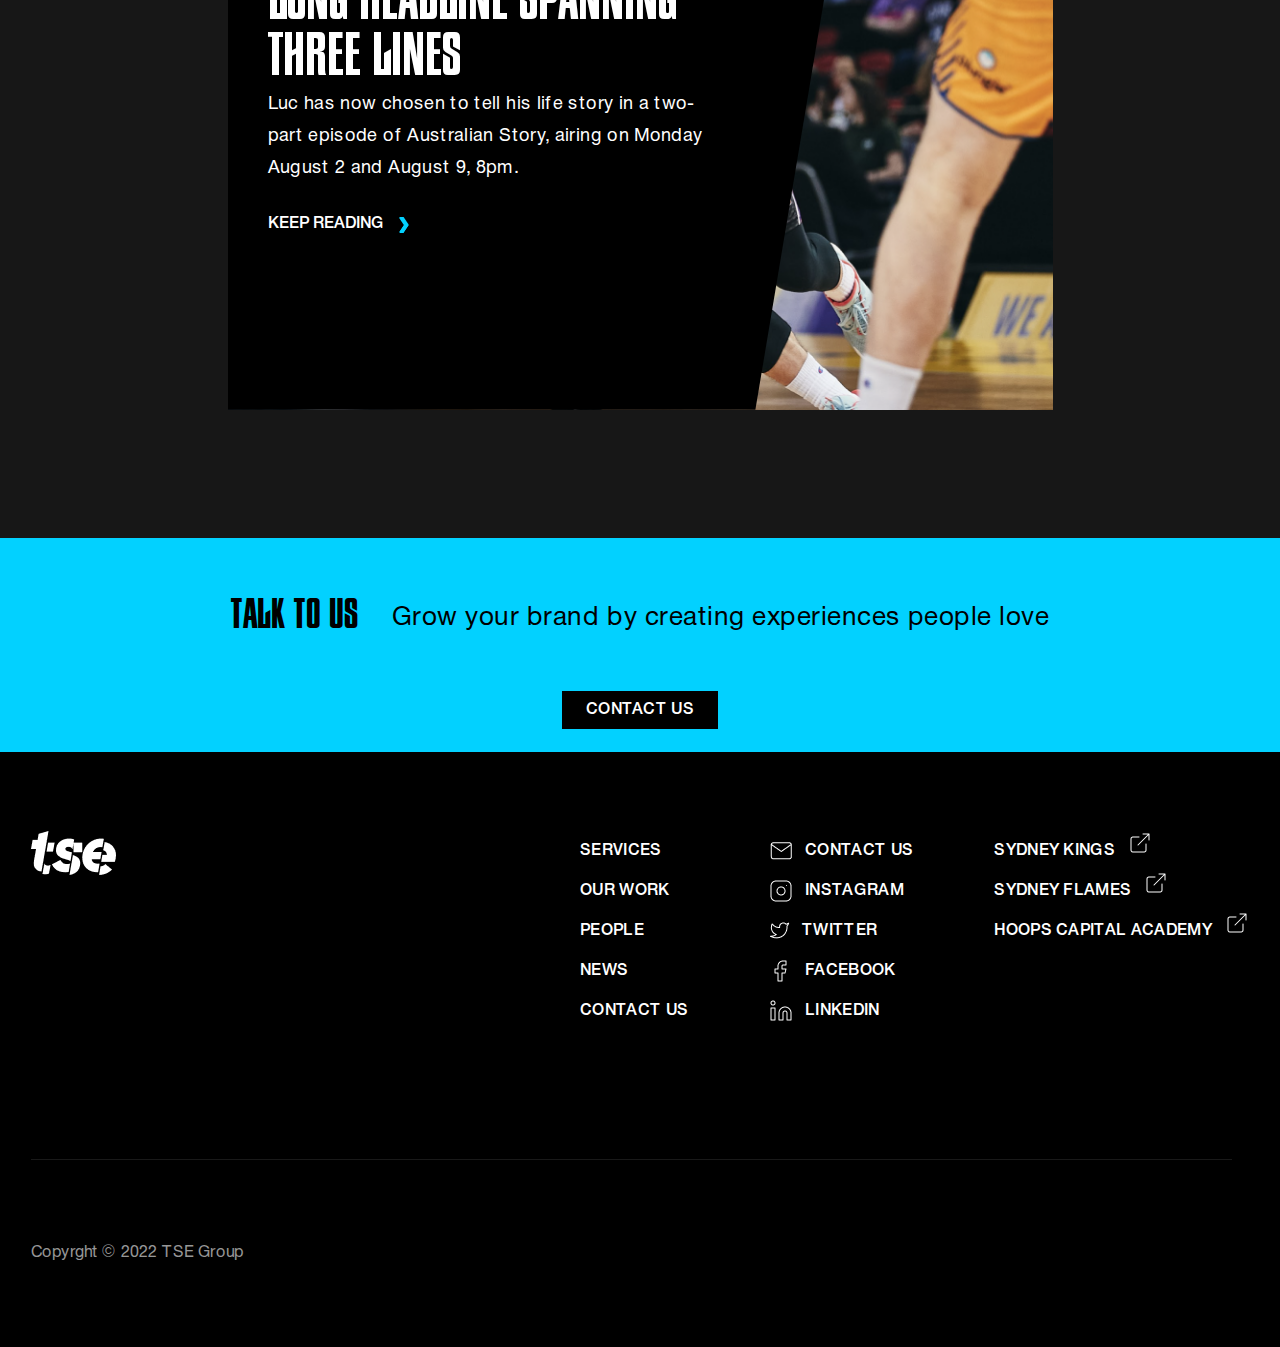
==== commit 959de127: "Corrected all pages" ====
--- a/ARTICLE.html
+++ b/ARTICLE.html
@@ -59,9 +59,7 @@
                 <p class="article__middle-text"><a href="#"><img src="img/Vector13.png">BACK TO ALL ARTICLES</a></p>
                 <p class="article__small-text">SYDNEY KINGS</p>
                 <p class="article__title">the Kings sign Wani Swaka Lo Buluk for NBL22</p>
-                <div class="article__video" style="background-image: url(img/RectangleV.png)">
-                    <a href="#"><img src="img/Vector (14).png" class="article__video-play"></a>
-                </div>
+                <iframe width="100%" height="650" src="https://www.youtube.com/embed/sklUZAU-xVc?controls=0" title="YouTube video player" frameborder="0" allow="accelerometer; autoplay; clipboard-write; encrypted-media; gyroscope; picture-in-picture; web-share" allowfullscreen></iframe>
                 <div class="case-study-detail__content-center-black">
                     <div class="article__icon">
                         <a href="#"><img src="img/copy.png"></a>
@@ -122,7 +120,7 @@
                 <div class="big-title__main">
                     <h1 class="big-title__white-title article__big-title__white-title">Keep Reading</h1>
                     <div class="big-title__black-title-main article__big-title__black-title-main">
-                        <h1 class="big-title__black-title">Keep Reading</h1>
+                        <h1 class="big-title__black-title article__big-title__black-title">Keep Reading</h1>
                     </div>
                 </div>
                 <p class="article__back-to-text"><img src="img/Vector (15).png">BACK TO ALL NEWS</p>
@@ -137,7 +135,7 @@
                             
                             <p class="sliders__rectangle-title">Feature news article with a long headline spanning three lines</p>
                             <p class="sliders__rectangle-main-text">Luc has now chosen to tell his life story in a two-part episode of Australian Story, airing on Monday August 2 and August 9, 8pm. </p>
-                            <p class="sliders__rectangle-watch-more"><a href="#">keep reading <img src="img/Vector (8).png"></a></p>
+                            <p class="sliders__rectangle-watch-more sliders__rectangle-watch-more-white"><a href="#">keep reading <img src="img/Vector (8).png"></a></p>
                         </div>
                     </div>
                     </div>
--- a/css/style.css
+++ b/css/style.css
@@ -1,4 +1,4 @@
-body{
+body {
     font-family: 'HelveticaNeueCyr';
 }
 .top-bar {
@@ -14,7 +14,6 @@
 }
 .top-bar__items a {
     color: #FFFFFF;
-
 }
 .header {
     display: flex;
@@ -34,7 +33,6 @@
     text-transform: uppercase;
     margin-right: 28px;
     position: relative;
-   
 }
 .header__navbar a {
     color: #FFFFFF;
@@ -54,12 +52,10 @@
     margin-left: 32px;
 }
 .preview__maim-img {
-    
     height: 100%;
     width: 100%;
     position: absolute;
     object-fit: cover;
-    
 }
 .preview {
     height: 900px;
@@ -71,7 +67,6 @@
     background-color: #0F0E0E;
     clip-path: polygon(0% 0%, 100% 0%, 65% 100%, 0% 100%);
     position: absolute;
-    
 }
 .preview__text {
     position: relative;
@@ -85,8 +80,6 @@
     font-weight: 400;
     color: #FFFFFF;
     text-transform: uppercase;
-   
-
 }
 .preview__watch-more  {
     font-size: 16px;
@@ -100,7 +93,6 @@
 .preview__watch-more img {
     margin-left: 11px;
 }
-
 .preview__learn-more  {
    text-transform: uppercase;
     font-weight: 500;
@@ -109,7 +101,6 @@
 .preview__learn-more a {
     color: #F9F9F9;
 }
-
 .services-tab {
     background-color: #171717;
     display: flex;
@@ -127,7 +118,6 @@
     padding-bottom: 128px;
     gap: 10vw;
 }
-
 .tab button.active::before {
     content: url('../img/Slash Graphic-2.png');
     position: absolute;
@@ -156,7 +146,6 @@
     transition: 0.3s;
     position: relative;
 }
-    
 /* Изменение цвета фона кнопок при наведении курсора мыши */
 .tab button:hover {
     /* background-color: #ddd; */
@@ -226,7 +215,6 @@
     flex-direction: column;
     align-items: center;
     overflow-x: hidden;
-    
 }
 .big-title__main {
     display: flex;
@@ -248,7 +236,6 @@
 .big-title__black-title {
     color: #0F0E0E;
     min-width: 521px;
-
 }
 .big-title__text {
     max-width: 825px;
@@ -257,43 +244,34 @@
     font-size: 36px;
     line-height: 48px;
     color: #F9F9F9;
-  
 }
 .big-title__content-center {
     /* max-width: 1248px; Почему не могу выбрать макс? указала макс в адаптиве*/ 
     position: relative;
     width: 1248px;
-    
 }
 .big-title__black-title-main {
     display: flex;
     position: absolute;
     left: 521px;
 }
-
 .sliders {
     background-color: #171717;
     display: flex;
     justify-content: center;
-   
 }
 .sliders__content-center {
     width: 1248px;
     padding-bottom: 128px;
     /* position: relative; */
-   
-
 }
 .sliders__main {
     position: relative;
-   
-    padding-top: 64px;
-    padding-bottom: 64px;
-}
-
+    margin-top: 64px;
+    margin-bottom: 64px;
+}
 .sliders__content-center img {
     position: absolute;
-
 }
 .sliders__rectangle {
     width: 770px;
@@ -304,7 +282,6 @@
     clip-path: polygon(0% 0%, 100% 0%, 83% 100%, 0% 100%);
 }
 .sliders__rectangle-text {
-   
     padding-left: 80px;
 }
 .sliders__rectangle-title {
@@ -315,19 +292,13 @@
     line-height: 56px;
     text-transform: uppercase;
     color: #FFFFFF;
-    
-
 }
 .sliders__rectangle-watch-more  {
     font-family: 'HelveticaNeueCyr';
     font-weight: 500;
     font-size: 16px;
-    
-    text-transform: uppercase;
-    
+    text-transform: uppercase;
     padding-top: 32px;
-   
-
 }
 .sliders__rectangle-watch-more a{
     color: #FFFFFF;
@@ -344,7 +315,6 @@
     color: #F9F9F9;
     padding-bottom: 64px;
     padding-top: 64px;
-    
 }
 .sliders__rectangle-black{
     background: rgba(0, 0, 0, 0.8);
@@ -369,22 +339,21 @@
 } 
 .sliders__wrapper-rectangle {
     width: 136.15px;
-height: 198.76px;
-background: linear-gradient(129.07deg, #1EE0FB 18.88%, #ED16E3 92.67%);
-clip-path: polygon(30% 0%, 100% 0%, 70% 100%, 0% 100%);
-opacity: 0.7;
-visibility: hidden;
+    height: 198.76px;
+    background: linear-gradient(129.07deg, #1EE0FB 18.88%, #ED16E3 92.67%);
+    clip-path: polygon(30% 0%, 100% 0%, 70% 100%, 0% 100%);
+    opacity: 0.7;
+    visibility: hidden;
 }
 .sliders__rectangle-and-title p {
     position: absolute;
     font-family: 'Fiorello CG Condensed';
-font-weight: 400;
-font-size: 56px;
-letter-spacing: 0.02em;
-text-transform: uppercase;
-top: 64px;
-
-color: #FFFFFF;
+    font-weight: 400;
+    font-size: 56px;
+    letter-spacing: 0.02em;
+    text-transform: uppercase;
+    top: 64px;
+    color: #FFFFFF;
 }
 .sliders__transparent {
     max-width: 608px; 
@@ -408,7 +377,6 @@
     display: flex;
     justify-content: space-around;
     align-items: center;
-
 }
 .contact-us__title {
     font-family: 'Fiorello CG Condensed';
@@ -421,7 +389,6 @@
     color: #000000;
     padding-bottom: 60px;
     padding-top: 60px;
-
 }
 .contact-us__button {
     font-family: 'HelveticaNeueCyr';
@@ -436,7 +403,6 @@
     padding-bottom: 12px;
     padding-left: 24px;
     padding-right: 24px;
-
 }
 .news {
     background-color: #171717;
@@ -447,7 +413,6 @@
     width: 1248px;
     padding-top: 128px;
     position: relative;
-
 }
 .news h1 {
     font-family: 'Fiorello CG Condensed';
@@ -460,7 +425,7 @@
 .black-rectangle-sliders {
     position: absolute;
     right: 0;
-
+    height: 100%;
 }
 .sliders__black-rectangle {
     width: 636px;
@@ -481,7 +446,6 @@
     padding-left: 40px;
     padding-top: 24px;
     padding-bottom: 109px;
-
 }
 .sliders__rectangle-main-text {
     max-width: 460px;
@@ -489,36 +453,26 @@
     font-weight: 400;
     font-size: 18px;
     line-height: 32px;
-
-    letter-spacing: 0.02em;
-
-    color: #FFFFFF;
-
+    letter-spacing: 0.02em;
+    color: #FFFFFF;
 }
 .black-rectangle-sliders-text {
     padding-left: 40px;
-    
 }
 /* .main-text-width {
     width: 825px;
 } */
 .small-text {
     font-family: 'HelveticaNeueCyr';
-    
     font-weight: 400;
     font-size: 18px;
     line-height: 32px;
-   
-
-    letter-spacing: 0.02em;
-
-  
+    letter-spacing: 0.02em;
     color: #E0E0E0;
 }
 .wrapper-logo {
     display: flex;
     gap: 148px;
-  
     flex-wrap: wrap;
     padding-bottom: 128px;
 }
@@ -547,7 +501,6 @@
 }
 .footer {
     background-color: #000000;
-   
     padding-top: 64px;
     display: flex;
     justify-content: center;
@@ -563,7 +516,6 @@
     display: flex;
     width: 719px;
     justify-content: space-between;
-    
 }
 .footer__navbar ul {
     display: flex;
@@ -578,7 +530,6 @@
     text-transform: uppercase;
     color: #FFFFFF;
     line-height: 40px;
-
 }
 .footer__social-media img {
     margin-right: 12px;
@@ -595,7 +546,6 @@
     color: rgba(255, 255, 255, 0.6);
     padding-bottom: 64px;
     padding-top: 64px;
-
 }
 .footer__logo-and-menu {
     display: flex;
@@ -606,7 +556,6 @@
 .swiper-button-next, .swiper-button-prev {
     width: 62px;
     height: 62px;
-    
 }
 .swiper-button-next {
     background-color:#02D1FF;
@@ -615,7 +564,6 @@
 .swiper-button-prev {
     background-color: #FFFFFF;
     color: #878A8B;
-
 }
 .swiper-button-next, .swiper-rtl .swiper-button-prev {
     right: 0;
@@ -628,9 +576,9 @@
     position: absolute;
     top: 86.5%;
 }
-.case-study-detail__content-center .swiper-button-next {
+/* .case-study-detail__content-center .swiper-button-next {
     top: 94.5%;
-}
+} */
 .swiper-rtl .swiper-button-prev:after {
     content: 'img/Vector (10).png';
 }
@@ -642,11 +590,8 @@
 }
 .swiper-button-prev:after, .swiper-rtl .swiper-button-next:after {
     content: 'prev';
-content: url('../img/Vector (12).png');
-}
-
-
-
+    content: url('../img/Vector (12).png');
+}
 .header-black{
     background-color: #000000;
     margin-bottom: 0;
@@ -728,7 +673,6 @@
     letter-spacing: 0.02em;
     text-transform: uppercase;
     color: #FFFFFF;
-    
 }
 .service-listing__text-main {
     font-family: 'HelveticaNeueCyr';
@@ -749,7 +693,6 @@
     text-transform: uppercase;
     color: #FFFFFF;
 }
-
 .service-detail__wrapper-block {
     background-color: #000000;
     display: flex;
@@ -757,13 +700,13 @@
 }
 .service-detail__preview-text {
     font-family: 'HelveticaNeueCyr';
-font-weight: 400;
-font-size: 18px;
-line-height: 32px;
-letter-spacing: 0.02em;
-color: #FFFFFF;
-width: 395px;
-margin-top: 32px;
+    font-weight: 400;
+    font-size: 18px;
+    line-height: 32px;
+    letter-spacing: 0.02em;
+    color: #FFFFFF;
+    width: 395px;
+    margin-top: 32px;
 }
 .service-detail__content-center {
     width: 1248px;
@@ -775,11 +718,9 @@
     font-weight: 400;
     font-size: 40px;
     line-height: 40px;
-    
     letter-spacing: 0.02em;
     text-transform: uppercase;
     color: #F9F9F9;
-
 }
 .service-detail__wrapper-block-title img  {
     margin-right: 10px;
@@ -794,7 +735,6 @@
     color: #FFFFFF;
     margin-top: 16px;
     margin-bottom: 100px;
-
 }
 .service-detail__wrapper {
     display: flex;
@@ -854,7 +794,6 @@
     position: absolute;
 }
 .case-studies__content-center .sliders__rectangle-watch-more {
-    
     padding-bottom: 96px;
 }
 .Our-Ethos {
@@ -863,8 +802,7 @@
     justify-content: center;
 }
 .Our-Ethos__content-center {
-    width: 1248px;
-    
+    width: 1248px;  
 }
 .Our-Ethos__small-text {
     font-family: 'HelveticaNeueCyr';
@@ -878,14 +816,13 @@
 }
 .Our-Ethos__text {
     font-family: 'HelveticaNeueCyr';
-font-weight: 400;
-font-size: 26px;
-line-height: 38px;
-letter-spacing: 0.02em;
-color: #FFFFFF;
-padding-bottom: 64px;
-}
-
+    font-weight: 400;
+    font-size: 26px;
+    line-height: 38px;
+    letter-spacing: 0.02em;
+    color: #FFFFFF;
+    padding-bottom: 64px;
+}
 .case-study-detail__preview {
     height: 100%;
 }
@@ -914,18 +851,16 @@
 .case-study-detail__content-center .case-studies__text{
     padding-bottom: 64px;
 }
-
 .case-study-detail__content-center img {
     position: absolute;
 }
 .case-study-detail__content-center .sliders__main {
     padding-bottom: 0;
-
-}
-.case-study-detail__content-center .swiper-button-prev {
+}
+/* .case-study-detail__content-center .swiper-button-prev {
     position: absolute;
     top: 94.5%;
-}
+} */
 .case-study-detail__content-center-black {
     background-color: #000000;
     width: 1248px;
@@ -945,8 +880,7 @@
     padding-bottom: 64px;
 }
 .case-study-detail__content-center-small {
-    width: 825px;
-    
+    width: 825px;   
 }
 .case-study-detail__content-center-small .services-tab__wrapper-column {
     width: 248px;
@@ -981,7 +915,6 @@
     color: #FFFFFF;
     padding-top: 16px;
     padding-bottom: 16px;
-
 }
 .case-study-detail__medium-text p {
     font-family: 'HelveticaNeueCyr';
@@ -1020,12 +953,10 @@
     letter-spacing: 0.02em;
     text-transform: uppercase;
     color: #FFFFFF;
-  
 }
 .article__middle-text {
     padding-top: 50px;
     padding-bottom: 32px;
- 
 }
 .article__middle-text img {
     margin-right: 11px;
@@ -1040,8 +971,7 @@
     letter-spacing: 0.02em;
     color: #FFFFFF;
     text-transform: uppercase;
-    padding-bottom: 24px;
-
+    padding-bottom: 24px;sliders__main
 }
 .article__title {
     font-family: 'Fiorello CG Condensed';
@@ -1061,10 +991,8 @@
     padding-bottom: 64px;
 }
 .article__content-center {
-        max-width: 1248px;
-        
-}
-
+    width: 1248px;     
+}
 .article__video {
    height: 649px;
    display: flex;
@@ -1149,7 +1077,6 @@
     color: #FFFFFF;
     display: flex;
     align-items: center;
-
 }
 .article__back-to-text img {
     margin-right: 11px;
@@ -1164,7 +1091,6 @@
     padding-bottom: 96px;
     justify-content: center;
 }
-
 .people__wrapper-item {
     Width: 288px;
     min-height: 456px;
@@ -1197,7 +1123,6 @@
     margin-top: 16px;
     margin-left: 16px;
 }
-
 .people__wrapper-item-rectangle {
     width: 288px;
     height: 364px;
@@ -1208,7 +1133,6 @@
     display: flex;
     visibility: hidden;
 }
-
 .people__wrapper-item-rectangle-blue {
     width: 288px;
     height: 364px;
@@ -1237,7 +1161,6 @@
 .people__wrapper-item-rectangle-text a {
     position: absolute;
 }
-
 .people__wrapper-item:hover .people__wrapper-item-rectangle {
     visibility: visible;
 }
@@ -1250,8 +1173,7 @@
     background-color: #C4C4C4;
     display: flex;
     justify-content: space-between;
-    position: relative;
-    
+    position: relative;   
 }
 .people__pop-up-card {
     width: 416px;
@@ -1288,10 +1210,9 @@
     letter-spacing: 0.02em;
     text-transform: uppercase;
     color: #FFFFFF;
-}
-   
+}  
 .people__pop-up-text-contact {
-        display: flex;
+    display: flex;
     gap: 27px;
 }
 .people__pop-up-card-main-title {
@@ -1305,29 +1226,24 @@
     letter-spacing: 0.02em;
     text-transform: uppercase;
     color: #FFFFFF;
-
 }
 .people__pop-up-card-text {
     font-family: 'HelveticaNeueCyr';
     font-weight: 400;
     font-size: 18px;
     line-height: 32px;
-    
     letter-spacing: 0.02em;
     color: #FFFFFF;
 }
 .people__pop-up-card-title {
     font-family: 'HelveticaNeueCyr';
-font-weight: 500;
-font-size: 36px;
-line-height: 48px;
-letter-spacing: 0.02em;
-color: #FFFFFF;
-padding-top: 64px;
-
-}
-
-
+    font-weight: 500;
+    font-size: 36px;
+    line-height: 48px;
+    letter-spacing: 0.02em;
+    color: #FFFFFF;
+    padding-top: 64px;
+}
 .modal {
     position: fixed;
     /* фиксированное положение */
@@ -1346,23 +1262,21 @@
     /* анимация перехода */
     pointer-events: none;
     /* элемент невидим для событий мыши */
-  }
-
+}
   /* при отображении модального окно */
-  .modal:target {
+.modal:target {
     opacity: 1;
     pointer-events: auto;
     overflow-y: auto;
   }
-
-  /* ширина модального окна и его отступы от экрана */
-  .modal-dialog {
+/* ширина модального окна и его отступы от экрана */
+.modal-dialog {
     position: relative;
     width: auto;
     margin: 10px;
     /* align-items: center;
     display: flex; */
-  }
+}
 /* свойства для блока, содержащего контент модального окна */
 .modal-content {
     position: relative;
@@ -1381,39 +1295,40 @@
     border: 1px solid rgba(0, 0, 0, .2);
     border-radius: .3rem;
     outline: 0;
-  }
-    /* свойства для кнопки "Закрыть" */
-    .close {
-        float: right;
-        font-family: sans-serif;
-        font-size: 35px;
-        font-weight: 400;
-        line-height: 1;
-        color: #FFFFFF;
-        /* text-shadow: 0 1px 0 #fff; */
-        /* opacity: .5; */
-        text-decoration: none;
-        position: absolute;
+    /* align-items: center; */
+    background-color: rgba(0, 0, 0, 0);
+}
+/* свойства для кнопки "Закрыть" */
+.close {
+    float: right;
+    font-family: sans-serif;
+    font-size: 35px;
+    font-weight: 400;
+    line-height: 1;
+    color: #FFFFFF;
+    /* text-shadow: 0 1px 0 #fff; */
+    /* opacity: .5; */
+    text-decoration: none;
+    position: absolute;
     top: 32px;
     right: 32px;
-      }
+}
   
-      /* свойства для кнопки "Закрыть" при нахождении её в фокусе или наведении */
-      .close:focus,
-      .close:hover {
-        color: #000;
-        text-decoration: none;
-        cursor: pointer;
-        opacity: .75;
-      }
+/* свойства для кнопки "Закрыть" при нахождении её в фокусе или наведении */
+.close:focus,
+.close:hover {
+    color: #000;
+    text-decoration: none;
+    cursor: pointer;
+    opacity: .75;
+}
   
-      /* свойства для блока, содержащего основное содержимое окна */
-      .modal-body {
-        position: relative;
+/* свойства для блока, содержащего основное содержимое окна */
+.modal-body {
+    position: relative;
         
-      }
-
- .mobile-menu {
+}
+.mobile-menu {
     background-color: #000000;
     display: none;
  }
@@ -1424,8 +1339,7 @@
     line-height: 60px;
     letter-spacing: 0.02em;
     color: #FFFFFF;
-
- }
+}
  .mobile-menu-small-font a {
     font-family: 'HelveticaNeueCyr';
     font-weight: 400;
@@ -1448,17 +1362,17 @@
     display: flex;
     flex-direction: row;
     align-items: center;
-
+ }
+ .article__big-title__black-title {
+    min-width: 665px;
  }
 
-
-
-    @media (max-width: 1300px) {
-        .services-tab__wrapper {
-            justify-content: space-evenly;
-            gap: 50px;
-      }
-      .sliders__content-center {
+@media (max-width: 1300px) {
+    .services-tab__wrapper {
+        justify-content: space-evenly;
+        gap: 50px;
+    }
+    .sliders__content-center {
         width: 800px;
         padding-bottom: 128px;
     }
@@ -1473,11 +1387,11 @@
     .sliders__content-center .swiper-button-next, .swiper-button-prev {
         position: absolute;
         top: 80.6%;
-}
-.sliders__content-center .swiper-button-prev {
-    position: absolute;
-    top: 80.6%;
-}
+    }
+    .sliders__content-center .swiper-button-prev {
+        position: absolute;
+        top: 80.6%;
+    }
     .content-center {
         flex-direction: column;
         justify-content: center;
@@ -1489,10 +1403,6 @@
     .news__content-center {
         width: 800px;
     }
-    .sliders__black-rectangle {
-      
-        height: 602px;
-    }
     .swiper-button-next, .swiper-button-prev {
         top: 85.5%;
     }
@@ -1504,11 +1414,9 @@
         flex-direction: column;
     }
     .footer__content-center {
-       
-        padding: 15px;
+       padding: 15px;
     }
     .footer__main {
-     
         padding-left: 50px;
     }
     .contact-us__tittle-and-text {
@@ -1521,10 +1429,6 @@
     .header {
         padding: 15px;
     }
-    .service-detail__content-center {
-        padding-left: 15px;
-        padding-right: 15px;
-    }
     .service-listing__rectangle {
         margin-right: 15px;
     }
@@ -1540,7 +1444,6 @@
     }
     .case-studies__content-center .sliders__rectangle-watch-more {
         text-align: center;
-
     }
     .case-studies__content-center .sliders__rectangle-watch-more a {
         color: #FFFFFF;
@@ -1549,132 +1452,150 @@
         width: 800px;
     }
     .case-study-detail__content-center-black {
-        width: 800px;
-    }
-    .case-study-detail__content-center img {
+        width: 825px;
+    }
+    /* .case-study-detail__content-center img {
          position: static;
-    }
+    } */
     .case-study-detail__content-center-small {
         padding: 16px;
-       }
+    }
+    .case-study-detail__content-center-small {
+        width: 800px;
+        padding-left: 50px;
+    }
+    .article__icon {
+        left: 15.5px;
+    }
+    .article__content-center {
+        width: 825px;
+   }
+   .swiper-button-next, .swiper-button-prev {
+    top: 80.5%;
+    }
+    .swiper-wrapper-index-black .swiper-button-next {
+        top: 86.5%;
+    }
+    .swiper-wrapper-index-black .swiper-button-prev {
+        top: 86.5%;
+    }
+    .case-study-detail__content-center-small .swiper-button-next {
+        top: 82%;
+    }
+    .case-study-detail__content-center-small .swiper-button-prev {
+        top: 82%;
+    }
+    .people__pop-up-card {
+        padding-left: 30px;
+    }
 }
 
-
-      @media (max-width: 810px) {
-        .contact-us__content-center {
-            padding-bottom: 0;
-        }
-        
-        .header {
-            display: none;
-        }
-        .top-bar {
-            display: none;
-        }
-       .mobile-menu {
-            display: flex;
-            justify-content: space-between;
-            align-items: center;
-        }
-        .menu-btn {
-            width: 30px;
-            height: 30px;
-            position: relative;
-            z-index:2;
-            overflow: hidden;
-            margin-right: 20px;
-        }
-        .menu-btn span {
-            width: 30px;
-            height: 2px;
-            position: absolute;
-            top: 50%;
-            left: 50%;
-            transform: translate(-50%, -50%);
-            background-color:  #FFFFFF;
-            transition: all 0.5s;
-        }
-        .menu-btn span:nth-of-type(2) {
-            top: calc(50% - 6px);
-        }
-        .menu-btn span:nth-of-type(3) {
-            top: calc(50% + 6px);
-        }
-        /* Меняем гамбургер иконку, когда меню открыто */
+@media (max-width: 810px) {
+    .contact-us__content-center {
+        padding-bottom: 0;
+    }
+    .header {
+        display: none;
+    }
+    .top-bar {
+         display: none;
+    }
+    .mobile-menu {
+        display: flex;
+        justify-content: space-between;
+        align-items: center;
+    }
+    .menu-btn {
+        width: 30px;
+        height: 30px;
+        position: relative;
+        z-index:2;
+        overflow: hidden;
+        margin-right: 20px;
+    }
+    .menu-btn span {
+        width: 30px;
+        height: 2px;
+        position: absolute;
+        top: 50%;
+        left: 50%;
+        transform: translate(-50%, -50%);
+        background-color:  #FFFFFF;
+        transition: all 0.5s;
+    }
+    .menu-btn span:nth-of-type(2) {
+        top: calc(50% - 6px);
+    }
+    .menu-btn span:nth-of-type(3) {
+        top: calc(50% + 6px);
+    }
+    /* Меняем гамбургер иконку, когда меню открыто */
     .menu-btn.active span:nth-of-type(1) {
         display: none;
-      }
-      .menu-btn.active span:nth-of-type(2) {
+    }
+    .menu-btn.active span:nth-of-type(2) {
         top: 50%;
         transform: translate(-50%, 0%) rotate(45deg);  
-      }
-      .menu-btn.active span:nth-of-type(3) {
+    }
+    .menu-btn.active span:nth-of-type(3) {
         top: 50%;
         transform: translate(-50%, 0%) rotate(-45deg); 
-      }
+    }
     /* Меню, которое будет появляться */
-.menu {
-	position: fixed;
-	top: 0;
-	left: 0;
-	width: 100%;
-	height: 100%;
-	padding: 15px;
-  background: #000000;
-	transform: translateX(-100%);
-	transition: transform 0.5s; 
-    z-index: 2;
-}
-
-.menu.active {
-	transform: translateX(0);
-    /* display: flex;
-    justify-content: center;
-    text-align: center; */
-}
-
-.menu li {
-	list-style-type: none;
-    display: flex;
-    align-items: center;
-    /* justify-content: center; */
-}
-
-
-.menu li.active::before {
+    .menu {
+        position: fixed;
+        top: 0;
+        left: 0;
+        width: 100%;
+        height: 100%;
+        padding: 30px;
+        background: #000000;
+        transform: translateX(-100%);
+        transition: transform 0.5s; 
+        z-index: 2;
+    }
+    .menu.active {
+        transform: translateX(0);
+        /* display: flex;
+        justify-content: center;
+        text-align: center; */
+    }
+    .menu li {
+        list-style-type: none;
+        display: flex;
+        align-items: center;
+        /* justify-content: center; */
+    }
+    .menu li.active::before {
         content: url('../img/Slash Graphic.png');
         color: #02D1FF;
         font-size: 30px;
         font-weight: bold;
+        margin-left: -20px;
+        margin-right: 7px;
         /* position: absolute;
         top: -7px;
         left: -15px; */
-}
-.mobile-menu__logo {
-    padding-bottom: 10px;
-    padding-top: 10px;
-    padding-left: 24px;
-    z-index: 22;
-}
-.content-center {
-   
-    flex-direction: column;
-      }
-    
-
-
-
+    }
+    .mobile-menu__logo {
+        padding-bottom: 10px;
+        padding-top: 10px;
+        padding-left: 24px;
+        z-index: 22;
+    }
+    .content-center {
+        flex-direction: column;
+    }
     .previev__rectangle {
         display: none;
     }
     .preview__title {
-        
         font-size: 40px;
     }
     .preview__text {
         position: relative;
         width: 341px;
-        padding-top: 420px;
+        padding-top: 405px;
         margin-left: 25px;
     }
     .preview {
@@ -1682,7 +1603,6 @@
         position: relative;
     }
     .preview__watch-more {
-        
         margin-top: 24px;
     }
     .preview__learn-more {
@@ -1701,14 +1621,12 @@
         top: 3px;
         left: -18px;
     }
-    
     .services-tab__rectangle-left {
-     /* background: url(img/image44.png); ??????????????????? */
-   
+        /* background: url(img/image44.png); ??????????????????? */
         width: 153px;
         height: 258px;
         margin-top: 45px;
-    margin-right: -26px;
+        margin-right: -26px;
     }
     .services-tab__rectangle-right {
         width: 153px;
@@ -1721,45 +1639,36 @@
     .content-center {
         padding-bottom: 85px;
         display: flex;
-       
         justify-content: center;
     }
     .tabcontent {
-       
         min-height: 315px;
     }
     .services-tab__wrapper {
-        
         justify-content: center;
     }
     .services-tab__wrapper {
-        
         gap: 64px;
     }
     .big-title h1 {
-       
         font-size: 56px;
     }
     .big-title__black-title-main {
-        
         left: 240px;
     }
     .big-title__black-title {
-      
         min-width: 240px;
     }
     .big-title {
-       padding-left: 16px;
+        padding-left: 16px;
         align-items: flex-start;
     }
     .big-title__main {
-       
         padding-top: 96px;
         padding-bottom: 24px;
     }
     .big-title__text {
         width: 343px;
-       
         font-size: 26px;
     }
     .sliders__rectangle {
@@ -1782,15 +1691,129 @@
         font-weight: 400;
         font-size: 36px;
         line-height: 36px;
-       color:#000000;
+        color:#000000;
     }
     .sliders__rectangle-watch-more a {
         color: #000000;
     }
     .black-rectangle-sliders {
-        position: static;
+        position: relative;
     }
     .sliders__black-rectangle {
+        width: 100%;
+        height: 100%;
+        display: flex;
+        flex-direction: column;
+        background: #000000;
+        clip-path: polygon(0% 0%, 100% 15%, 100% 100%, 0% 100%);
+        margin-top: -88px;
+        padding-top: 30%;
+    }
+    .news__content-center {
+        width: 343px;
+    }
+    .sliders__rectangle-category {
+        padding-left: 15px;
+        padding-bottom: 0;
+        padding-top: 0;
+    }
+    .sliders__rectangle-title-mobile-white {
+        color: #FFFFFF;
+    }
+    .sliders__rectangle-watch-more-mobile a {
+        color: #FFFFFF;
+    }
+    .sliders__rectangle-watch-more {
+        padding-bottom: 21px;
+    }
+    .contact-us {
+        align-items: flex-start;
+        flex-direction: column;
+        padding-bottom: 40px;
+        padding-left: 15px;
+        padding-right: 15px;
+    }
+    .contact-us__title {
+        text-align: left;
+    }
+    .wrapper-logo-item img {
+        width: 90px; 
+    }
+    .wrapper-logo {
+        gap: 30px;
+    }
+    .contact-us__tittle-and-text {
+        align-items: flex-start;
+        flex-direction: column; 
+    }
+    .contact-us__content-center {
+        align-items: flex-start;
+        flex-direction: column;
+    }
+    .contact-us__text {
+        text-align: left;
+        margin-left: 0;
+        margin-bottom: 24px;
+    }
+    .contact-us__title {
+        padding-bottom: 24px;
+        padding-top: 40px;
+    }
+    .news h1 {
+        font-size: 56px;
+    }
+    .sliders__rectangle {
+        width: 100%;
+    }
+    .footer__main {
+        padding-top: 40px;
+        width: 100%;
+        flex-direction: column;
+    }
+    .footer__logo-and-menu {
+        flex-direction: column;
+        padding: 16px;
+    }
+    .footer__social-media-mobile p {
+        display:none;
+    }
+    .footer__main-social-media {
+        display: flex;
+        justify-content: flex-start;
+        padding-top: 45px;
+        padding-bottom: 55px;
+        gap: 50px;
+    }
+    .sliders__rectangle-and-title p {
+        font-size: 40px;
+    }
+    .sliders__text {
+        font-size: 26px;
+    }
+    .footer__copyrght {
+        padding-left: 18px;
+    }
+    .contact-us__content-center {
+        width:100%;
+    }
+    .big-title__content-center {
+        max-width: 1248px;
+    }
+    .swiper-wrapper-index-black .swiper-button-next  {
+        position: absolute;
+        top: 86%;
+    }
+    .swiper-wrapper-index-black .swiper-button-prev {
+        position: absolute;
+        top: 86%;
+    }
+    /* .contact-us__text {
+        width: 327px;
+    } */
+    .mySwiperBlack img {
+        position: relative;
+    }
+    .mySwiperBlack .sliders__rectangle {
         width: 343px;
         height: 100%;
         display: flex;
@@ -1800,120 +1823,6 @@
         margin-top: -66px;
         padding-top: 30%;
     }
-    .news__content-center {
-        width: 343px;
-    }
-    .sliders__rectangle-category {
-        padding-left: 15px;
-    padding-bottom: 0;
-    padding-top: 0;
-    }
-    .sliders__rectangle-title-mobile-white {
-        color: #FFFFFF;
-    }
-    .sliders__rectangle-watch-more-mobile a {
-        color: #FFFFFF;
-    }
-    .sliders__rectangle-watch-more {
-        padding-bottom: 21px;
-    }
-    .contact-us {
-        align-items: flex-start;
-        flex-direction: column;
-        padding-bottom: 40px;
-        padding-left: 15px;
-        padding-right: 15px;
-    }
-    .contact-us__title {
-        
-        text-align: left;
-    }
-    .wrapper-logo-item img {
-        width: 90px; 
-    }
-    .wrapper-logo {
-       
-        gap: 30px;
-    }
-    .contact-us__tittle-and-text {
-        
-        align-items: flex-start;
-        flex-direction: column; 
-    }
-    .contact-us__content-center {
-        align-items: flex-start;
-        flex-direction: column;
-    }
-    
-    .contact-us__text {
-        text-align: left;
-        margin-left: 0;
-        margin-bottom: 24px;
-    }
-    .contact-us__title {
-        padding-bottom: 24px;
-        padding-top: 40px;
-    }
-    .news h1 {
-        font-size: 56px;
-    }
-    .sliders__rectangle {
-        width: 100%;
-    }
-    .footer__main {
-        padding-top: 40px;
-       width: 100%;
-        flex-direction: column;
-    }
-    .footer__logo-and-menu {
-        flex-direction: column;
-        padding: 16px;
-    }
-    .footer__social-media-mobile p {
-        display:none;
-    }
-    .footer__main-social-media {
-        display: flex;
-        justify-content: flex-start;
-        padding-top: 45px;
-        padding-bottom: 55px;
-        gap: 50px;
-    }
-    .sliders__rectangle-and-title p {
-        font-size: 40px;
-    }
-    .sliders__text {
-        font-size: 26px;
-    }
-    .footer__copyrght {
-        padding-left: 18px;
-    }
-    .contact-us__content-center {
-        width:100%;
-    }
-    .big-title__content-center {
-        max-width: 1248px;
-    }
-    .swiper-button-next, .swiper-button-prev {
-        position: absolute;
-        top: 86.1%;
-    }
-    /* .contact-us__text {
-        width: 327px;
-    } */
-    .mySwiperBlack img {
-        position: static;
-    }
-    .mySwiperBlack .sliders__rectangle {
-        width: 343px;
-    height: 100%;
-    display: flex;
-    flex-direction: column;
-    background: #000000;
-    clip-path: polygon(0% 0%, 100% 15%, 100% 100%, 0% 100%);
-    margin-top: -66px;
-    padding-top: 30%;
-    }
     .mySwiperBlack .sliders__rectangle-text {
         padding-bottom: 130px;
     }
@@ -1923,7 +1832,6 @@
     .mySwiperBlack .swiper-button-prev {
         top: 82.9%;
     }
-
     .mySwiperBlack .sliders__rectangle-title {
         color: #FFFFFF;
     }
@@ -1940,9 +1848,7 @@
     }
     .big-title__black-title-main h1 {
         color: #0F0E0E;
-
-    }
-    
+    }
     .news {
         overflow-x: hidden;
         display: flex;
@@ -1951,7 +1857,6 @@
         flex-direction: column;
     }
     .news__content-center {
-      
         padding-top: 0;
     }
     .sliders__rectangle-watch-more-mobile-none {
@@ -1964,15 +1869,15 @@
         display: flex;
         clip-path: polygon(0% 0%, 100% 25%, 100% 100%, 0% 100%);
         width: 100%;
-    height: 344px;
-    top: 215px;
-}
-.preview__text-service-listing {
-    padding-top: 350px;
-}
-.service-listing-text-block {
-    padding-left: 15px;
-    padding-right: 15px;
+        height: 344px;
+        top: 215px;
+    }
+    .preview__text-service-listing {
+        padding-top: 350px;
+    }
+    .service-listing-text-block {
+        padding-left: 15px;
+        padding-right: 15px;
     }
     .service-listing__services-elem {
         flex-direction: column;
@@ -1982,7 +1887,6 @@
     }
     .service-listing__content-center {
         width: 1248px;
-        padding: 23px;
     }
     .service-listing__text-title {
         font-size: 36px;
@@ -1997,24 +1901,25 @@
     .sliders__rectangle-watch-more-white a {
         color: #FFFFFF;
     }
-    .case-study-detail__content-center-black {
+    /* .case-study-detail__content-center-black {
         width: 343px;
-    }
+    } */
+    
     .case-study-detail__content-center {
-        width: 343px;
+        width: 500px;
     }
    .previev__rectangle-case-detail {
-    display: flex;
-    clip-path: polygon(0% 0%, 100% 25%, 100% 100%, 0% 100%);
-    width: 100%;
-    height: 344px;
-    top: 215px;
+        display: flex;
+        clip-path: polygon(0% 0%, 100% 25%, 100% 100%, 0% 100%);
+        width: 100%;
+        height: 344px;
+        top: 215px;
    }
    .case-study-detail__preview-text {
-    padding-top: 285px;
+        padding-top: 285px;
    }
    .service-detail__preview-text {
-    width: 100%;
+        width: 100%;
    }
    /* .case-study-detail__title {
     padding-left: 16px;
@@ -2033,9 +1938,89 @@
    .case-study-detail__content-center-small__text-uppercase {
     padding-left: 16px;
    } */
-   .people__pop-up-text-small {
+   .sliders__wrapper-item {
+    height: 500px;
+    }
+    .people__pop-up-text-small {
+    width: 500px;
+    }
+    .case-study-detail__content-center-small {
+    width: 500px;
+    }
+    .article__title {
+    width: 500px;
+    }
+    .case-study-detail__content-center-black {
+        width: 500px;
+    }
+    .article__content-center {
+        width: 500px;
+   }
+   .case-study-detail__content-center img {
+    position: relative;
+   }
+   .case-studies__content-center img {
+    position: relative;
+   }
+   .sliders__rectangle-watch-more-white a{
+    color: #FFFFFF;
+   }
+   .case-study-detail__content-center-small .swiper-button-next {
+    top: 73%;
+    }
+    .case-study-detail__content-center-small .swiper-button-prev {
+        top: 73%;
+    }
+    .people__pop-up {
+        height: 100%;
+        background-color: black;
+        display: flex;
+        justify-content: space-between;
+        position: relative;
+        flex-direction: column;
+        align-items: center;
+    }
+    .people__pop-up-text {
+        align-items: center;
+        width: 100%;
+    }
+}
+
+@media (max-width: 600px) {
+    .case-study-detail__content-center-small .swiper-button-next {
+        top: 65%;
+    }
+    .case-study-detail__content-center-small .swiper-button-prev {
+        top: 65%;
+    }
+    .people__pop-up-text-small {
+        width: 345px;
+    }
+    .case-study-detail__content-center-small {
+        width: 343px;
+    }
+    .article__title {
+        width: 343px;
+    }
+    .case-study-detail__content-center-black {
+        width: 343px;
+    }
+    .article__content-center {
+         width: 345px;
+    }
+    .case-study-detail__content-center {
+        width: 343px;
+    }
     
-    width: 345px;
+}
+
+@media (max-width: 425px) {
+   .sliders__wrapper-item {
+        height: 325px;
    }
-   
+   .people__pop-up-card {
+        width: 355px;
+        padding-left: 15px;
+   }
+  
 }